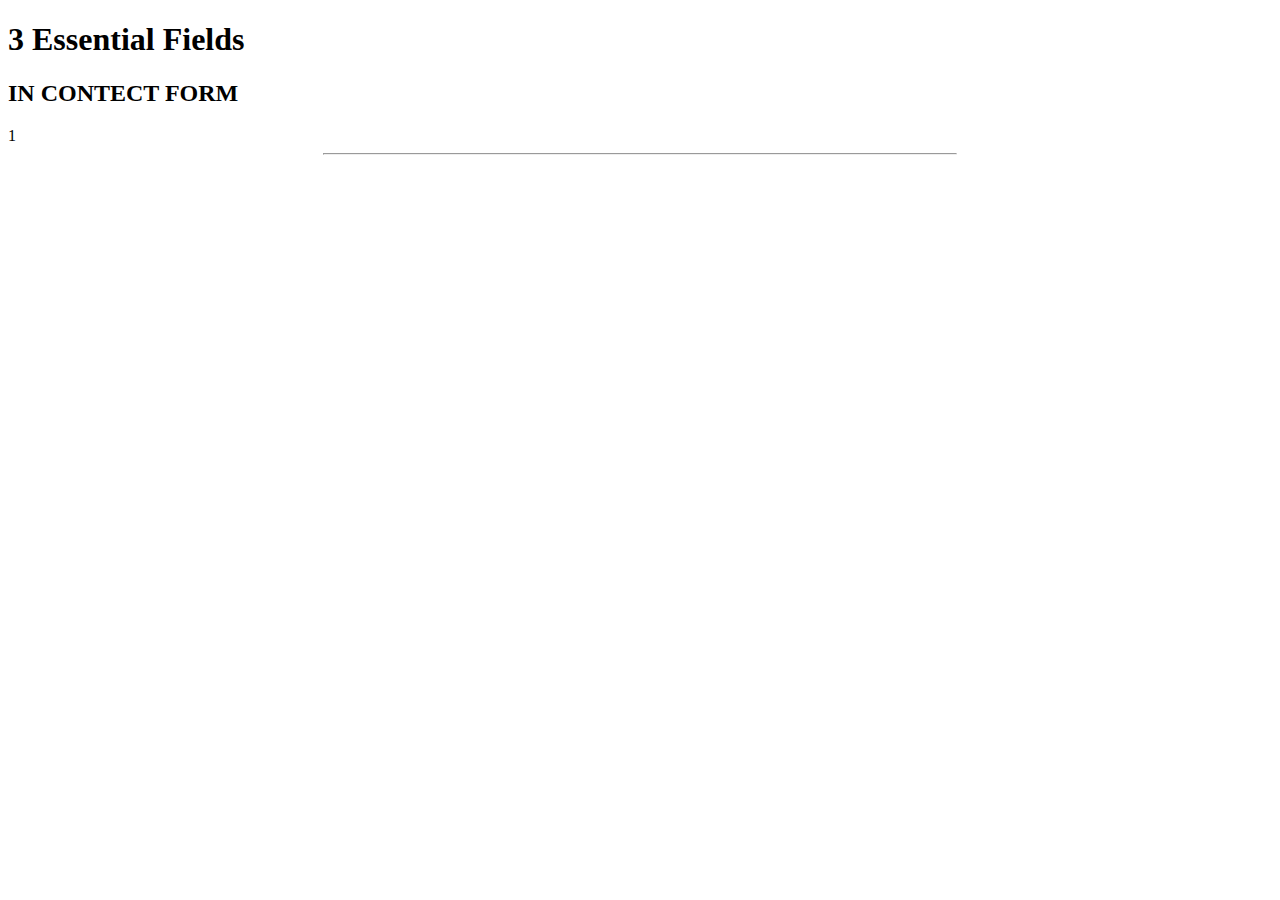
==== index.html @ 1b77fbeb "2nd upload" ====
<!DOCTYPE html>
<html lang="en">
<head>
    <meta charset="UTF-8">
    <meta name="viewport" content="width=device-width, initial-scale=1.0">
    <link rel="stylesheet" href="style.css">
    <title>Contact Us</title>
</head>
<body>
    <div class="mainbox">
        <div class="1stbox">
            <div class="line1"> <h1><span class="number1">3</span> Essential Fields</h1></div>
            <h2> IN CONTECT FORM</h2>
            <div class="2ndline">
                <span>1<hr width="50%" height="6"></span>
            </div>
         </div>

        <div class="2ndbox"></div>
    </div>

</body>
</html>
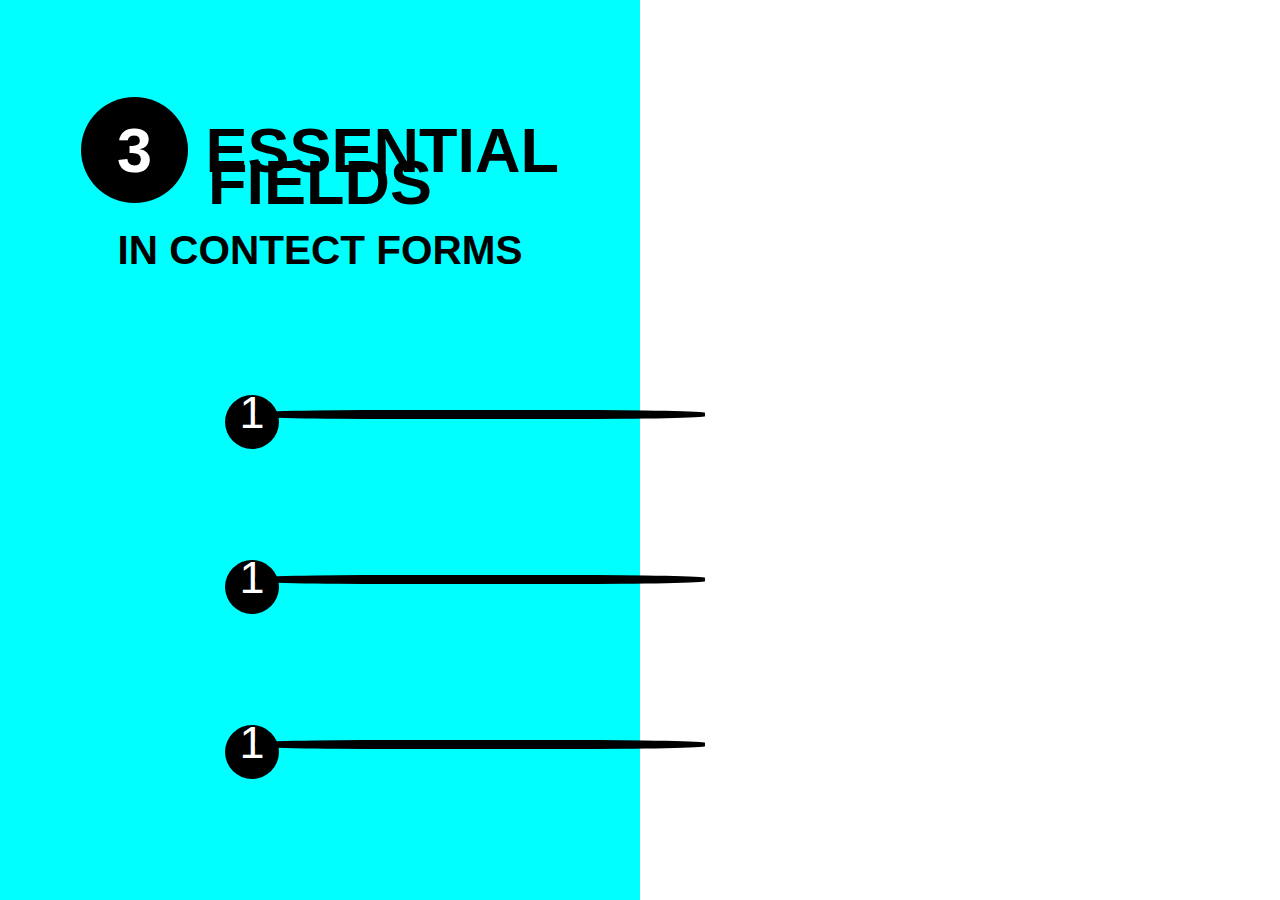
==== commit 292cfb74: "updated" ====
--- a/index.html
+++ b/index.html
@@ -8,15 +8,27 @@
 </head>
 <body>
     <div class="mainbox">
-        <div class="1stbox">
-            <div class="line1"> <h1><span class="number1">3</span> Essential Fields</h1></div>
-            <h2> IN CONTECT FORM</h2>
-            <div class="2ndline">
-                <span>1<hr width="50%" height="6"></span>
+        <div class="fristbox">
+            <div class="line1"> 
+            <h1><span class="number1">3</span> ESSENTIAL FIELDS</h1>
+            <h2> IN CONTECT FORMS</h2>
             </div>
+                <div class="container">
+                    <div class="circle">1</div>
+                    <div class="line"></div>
+                </div>
+                <div class="container">
+                    <div class="circle">1</div>
+                    <div class="line"></div>
+                </div>
+                <div class="container">
+                    <div class="circle">1</div>
+                    <div class="line"></div>
+                </div>
          </div>
 
-        <div class="2ndbox"></div>
+        <div class="secondbox">
+        </div>
     </div>
 
 </body>
--- a/style.css
+++ b/style.css
@@ -0,0 +1,70 @@
+body{
+    margin: 0;
+    padding: 0;
+}
+.mainbox{
+    display: flex;
+    flex-direction: row;
+}
+.fristbox{
+    background-color: aqua;
+    height:100vh;
+    width: 50%;
+}
+.line1{
+    margin-top: 15vh;
+    text-align: center;
+    line-height: 0.5;
+    font-family: Arial, Helvetica, sans-serif;
+}
+.line1 h1{
+    font-size: 7vh;
+}
+.line1 h2{
+    font-size: 4.5vh;
+    /* padding-top: -1vh; */
+}
+.number1{
+    /* height: 4vh; */
+    /* width: 4vh; */
+    text-align: center;
+    border-radius: 50%;
+    padding: 2vh;
+    padding-left: 4vh;
+    padding-right: 4vh;
+    color: white;
+    background-color: black;
+}
+.container{
+    position: relative;
+    width: 100px;
+    height:30px;
+    margin-top: 15vh;
+    margin-left: 25vh;
+
+    /* align-items:center; */
+}
+.circle{
+    /* position:relative; */
+    left:0;
+    top: 0;
+    width: 6vh;
+    height: 6vh;
+    background-color: black;
+    border-radius: 50%;
+    color: white;
+    text-align: center;
+    font-size: 5vh;
+    line-height: 4vh;
+    font-family: Arial, Helvetica, sans-serif;
+    /* z-index: -1; */
+}
+.line{
+    position: absolute;
+    left: 30px;
+    top:15px;
+    width: 50vh;
+    height: 1vh;
+    border-radius: 30%;
+    background-color: black;
+}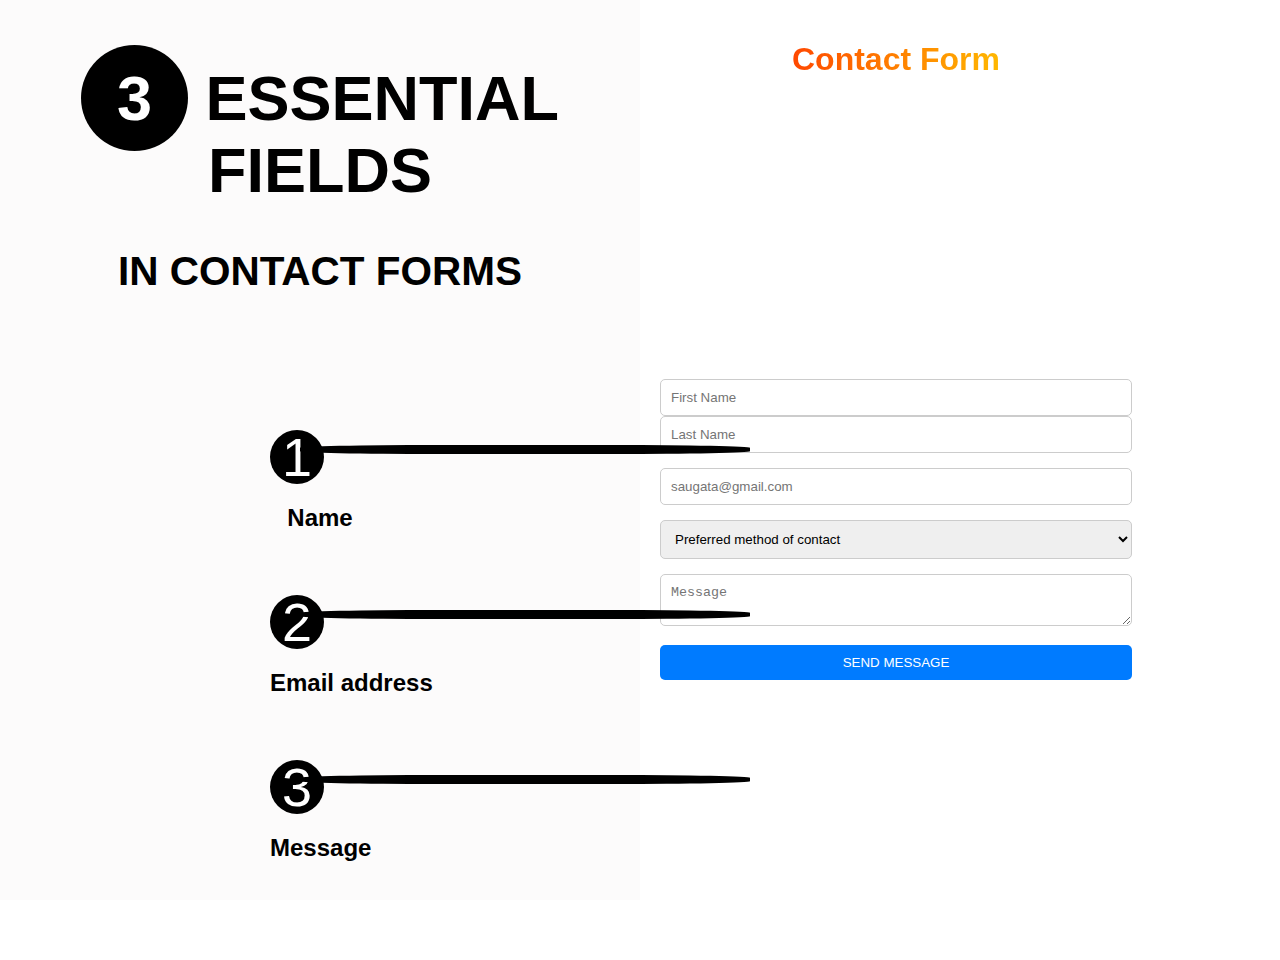
==== commit ea22a694: "created the form page" ====
--- a/index.html
+++ b/index.html
@@ -9,27 +9,54 @@
 <body>
     <div class="mainbox">
         <div class="fristbox">
-            <div class="line1"> 
-            <h1><span class="number1">3</span> ESSENTIAL FIELDS</h1>
-            <h2> IN CONTECT FORMS</h2>
-            </div>
-                <div class="container">
-                    <div class="circle">1</div>
-                    <div class="line"></div>
+            <div class="innerbox">
+                <div class="line1"> 
+                    <h1><span class="number1">3</span> ESSENTIAL FIELDS</h1>
+                    <h2> IN CONTACT FORMS</h2>
                 </div>
                 <div class="container">
                     <div class="circle">1</div>
                     <div class="line"></div>
+                    <h2>Name</h2>
                 </div>
                 <div class="container">
-                    <div class="circle">1</div>
+                    <div class="circle">2</div>
                     <div class="line"></div>
+                    <h2 id="email">Email&nbspaddress</h2>
                 </div>
-         </div>
+                <div class="container">
+                    <div class="circle">3</div>
+                    <div class="line"></div>
+                    <h2>Message</h2>
+                </div>
+            </div>
+        </div>
 
-        <div class="secondbox">
+        <div class="form-container">
+            <h1 class="form-heading gradient-text">Contact Form</h1>
+            <div class="forminfo">
+                <form action="your-action-url" method="post" class="formbox">
+                    <div class="form-group" id="twobox">
+                        <input type="text" id="firstname" name="firstname" placeholder="First Name">
+                        <input type="text" id="lastname" name="lastname" placeholder="Last Name">
+                    </div>
+                    <div class="form-group">
+                        <input type="email" id="email" name="email" placeholder="saugata@gmail.com">
+                    </div>
+                    <div class="form-group">
+                        <select name="method" id="method">
+                            <option value="">Preferred method of contact</option>
+                            <option value="message">Email</option>
+                            <option value="call">call</option>
+                        </select>
+                    </div>
+                    <div class="form-group">
+                        <textarea name="message" id="message" placeholder="Message"></textarea>
+                    </div>
+                    <button class="button">SEND MESSAGE</button>
+                </form>
+            </div>
         </div>
     </div>
-
 </body>
 </html>--- a/style.css
+++ b/style.css
@@ -1,32 +1,29 @@
-body{
+body {
     margin: 0;
     padding: 0;
+    font-family: Arial, sans-serif;
 }
-.mainbox{
+.mainbox {
     display: flex;
-    flex-direction: row;
+    height: 100vh;
 }
-.fristbox{
-    background-color: aqua;
-    height:100vh;
+.fristbox {
+    background-color: rgb(252, 251, 251);
     width: 50%;
+    padding: 20px;
+    box-sizing: border-box;
 }
-.line1{
-    margin-top: 15vh;
+.innerbox {
     text-align: center;
-    line-height: 0.5;
-    font-family: Arial, Helvetica, sans-serif;
+    margin-bottom: 20px;
 }
-.line1 h1{
+.line1 h1 {
     font-size: 7vh;
 }
-.line1 h2{
+.line1 h2 {
     font-size: 4.5vh;
-    /* padding-top: -1vh; */
 }
-.number1{
-    /* height: 4vh; */
-    /* width: 4vh; */
+.number1 {
     text-align: center;
     border-radius: 50%;
     padding: 2vh;
@@ -35,36 +32,87 @@
     color: white;
     background-color: black;
 }
-.container{
+.container {
     position: relative;
     width: 100px;
-    height:30px;
-    margin-top: 15vh;
-    margin-left: 25vh;
-
-    /* align-items:center; */
+    height: 30px;
+    margin: 15vh auto;
 }
-.circle{
-    /* position:relative; */
-    left:0;
-    top: 0;
+.circle {
+    left: 10px;
+    top: 10;
     width: 6vh;
     height: 6vh;
+    letter-spacing: ;
     background-color: black;
-    border-radius: 50%;
+    border-radius: 90%;
     color: white;
     text-align: center;
-    font-size: 5vh;
-    line-height: 4vh;
-    font-family: Arial, Helvetica, sans-serif;
-    /* z-index: -1; */
+    font-size: 6vh;
+    line-height: 6vh;
+    font-family: "poppins", Helvetica, sans-serif;
 }
-.line{
+.line {
     position: absolute;
     left: 30px;
-    top:15px;
+    top: 15px;
     width: 50vh;
     height: 1vh;
     border-radius: 30%;
     background-color: black;
+}
+.form-container {
+    width: 40%;
+    padding: 20px; 
+    box-sizing: border-box;
+    background-color: white;
+    text-align: center;
+   
+}
+    box-shadow: 0 0 10px rgba(0, 0, 0, 0.1);
+.form-heading {
+    text-align: center;
+    margin-bottom: 20px;
+    
+  
+}
+.forminfo {
+    display: flex;
+    justify-content: center;
+    align-items: center;
+    height: 100%;
+}
+.formbox {
+    width: 100%;
+}
+.form-group {
+    margin-bottom: 15px;
+}
+.form-group input,
+.form-group select,
+.form-group textarea {
+    width: 100%;
+    padding: 10px;
+    border: 1px solid #ccc;
+    border-radius: 5px;
+    box-sizing: border-box;
+}
+.button {
+    display: block;
+    width: 100%;
+    padding: 10px;
+    background-color: #007BFF;
+    color: white;
+    border: none;
+    border-radius: 5px;
+    cursor: pointer;
+    text-align: center;
+}
+.button:hover {
+    background-color: #0056b3;
+}
+.gradient-text {
+    background: linear-gradient(to right, red, yellow);
+    -webkit-background-clip: text;
+    -webkit-text-fill-color: transparent;
 }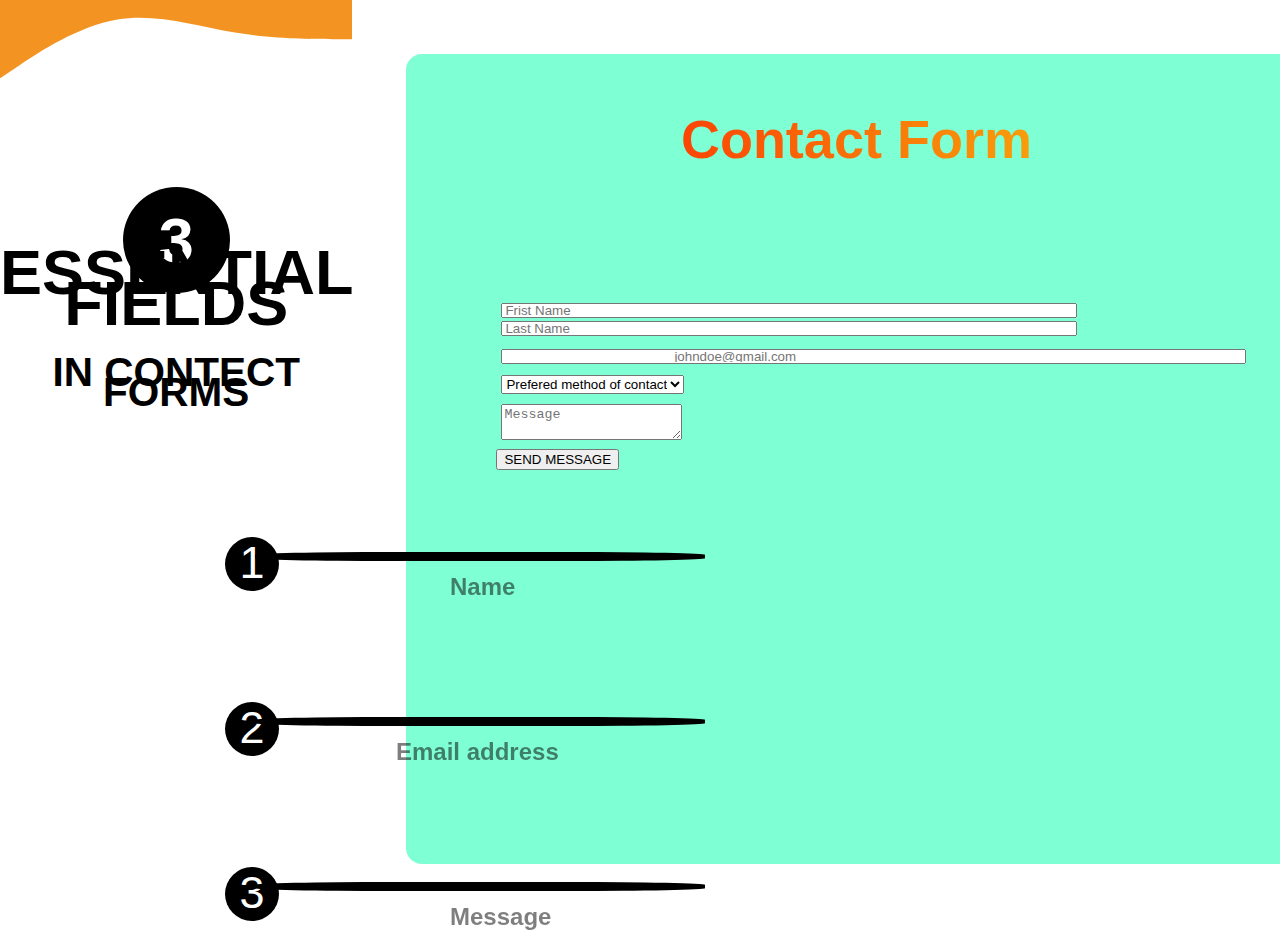
==== commit 56cc7955: "updated" ====
--- a/index.html
+++ b/index.html
@@ -9,11 +9,13 @@
 <body>
     <div class="mainbox">
         <div class="fristbox">
-            <div class="innerbox">
-                <div class="line1"> 
-                    <h1><span class="number1">3</span> ESSENTIAL FIELDS</h1>
-                    <h2> IN CONTACT FORMS</h2>
-                </div>
+            <div class="wave">
+                <svg xmlns="http://www.w3.org/2000/svg" viewBox="0 0 1440 320"><path fill="#f39321" fill-opacity="1" d="M0,320L80,266.7C160,213,320,107,480,80C640,53,800,107,960,133.3C1120,160,1280,160,1360,160L1440,160L1440,0L1360,0C1280,0,1120,0,960,0C800,0,640,0,480,0C320,0,160,0,80,0L0,0Z"></path></svg>
+            </div>
+            <div class="line1"> 
+            <h1><span class="number1">3</span> ESSENTIAL FIELDS</h1>
+            <h2> IN CONTECT FORMS</h2>
+            </div>
                 <div class="container">
                     <div class="circle">1</div>
                     <div class="line"></div>
@@ -28,35 +30,87 @@
                     <div class="circle">3</div>
                     <div class="line"></div>
                     <h2>Message</h2>
+                    
                 </div>
-            </div>
-        </div>
+         </div>
 
-        <div class="form-container">
-            <h1 class="form-heading gradient-text">Contact Form</h1>
-            <div class="forminfo">
-                <form action="your-action-url" method="post" class="formbox">
-                    <div class="form-group" id="twobox">
-                        <input type="text" id="firstname" name="firstname" placeholder="First Name">
-                        <input type="text" id="lastname" name="lastname" placeholder="Last Name">
-                    </div>
-                    <div class="form-group">
-                        <input type="email" id="email" name="email" placeholder="saugata@gmail.com">
-                    </div>
-                    <div class="form-group">
-                        <select name="method" id="method">
-                            <option value="">Preferred method of contact</option>
-                            <option value="message">Email</option>
-                            <option value="call">call</option>
-                        </select>
-                    </div>
-                    <div class="form-group">
-                        <textarea name="message" id="message" placeholder="Message"></textarea>
-                    </div>
-                    <button class="button">SEND MESSAGE</button>
-                </form>
+        <div class="secondbox">
+            <div class="formcontainer">
+                <h1 class="formheading">
+                    Contact Form
+                </h1>
+                <div class="forminfo">
+                    <form action="post" class="formbox">
+                        <div class="form-group" id="twobox">
+                            <input type="text" id="firstname" name="fristname" placeholder="Frist Name">
+                            <input type="text" id="lastname" name="lastname" placeholder="Last Name">
+                        </div>
+                        <div class="form-group">
+                            <input type="email" id="email" name="email" placeholder="johndoe@gmail.com">
+                        </div>
+                        <div class="form-group">
+                            <select name="method" id="method">
+                                <option value="">Prefered method of contact</option>
+                                <option value="message">message</option>
+                                <option value="call">call</option>
+                            </select>
+                        </div>
+                        <div class="form-group">
+                            <textarea name="message" id="message" placeholder="Message"></textarea>
+                        </div>
+                        <button class="button">SEND MESSAGE</button>
+                    </form>
+                </div>
+                <!-- <svg class= "wave2"width="100%" height="50%" id="svg" viewBox="0 0 1440 690" xmlns="http://www.w3.org/2000/svg" class="transition duration-300 ease-in-out delay-150"><style>
+                    .path-0{
+                      animation:pathAnim-0 4s;
+                      animation-timing-function: linear;
+                      animation-iteration-count: infinite;
+                    }
+                    @keyframes pathAnim-0{
+                      0%{
+                        d: path("M 0,700 L 0,175 C 92.82296650717703,196.23444976076553 185.64593301435406,217.46889952153109 291,201 C 396.35406698564594,184.53110047846891 514.2392344497607,130.35885167464113 619,115 C 723.7607655502393,99.64114832535886 815.3971291866028,123.09569377990434 908,159 C 1000.6028708133972,194.90430622009566 1094.1722488038276,243.25837320574163 1183,248 C 1271.8277511961724,252.74162679425837 1355.9138755980862,213.87081339712918 1440,175 L 1440,700 L 0,700 Z");
+                      }
+                      25%{
+                        d: path("M 0,700 L 0,175 C 123.4736842105263,136.85645933014354 246.9473684210526,98.71291866028709 341,103 C 435.0526315789474,107.28708133971291 499.68421052631584,154.0047846889952 597,191 C 694.3157894736842,227.9952153110048 824.3157894736842,255.26794258373207 908,260 C 991.6842105263158,264.73205741626793 1029.0526315789473,246.92344497607655 1110,229 C 1190.9473684210527,211.07655502392345 1315.4736842105262,193.03827751196172 1440,175 L 1440,700 L 0,700 Z");
+                      }
+                      50%{
+                        d: path("M 0,700 L 0,175 C 99.99043062200957,156.32057416267943 199.98086124401914,137.64114832535887 302,134 C 404.01913875598086,130.35885167464113 508.06698564593296,141.755980861244 588,158 C 667.933014354067,174.244019138756 723.7511961722487,195.33492822966508 829,195 C 934.2488038277513,194.66507177033492 1088.9282296650717,172.9043062200957 1199,166 C 1309.0717703349283,159.0956937799043 1374.5358851674641,167.04784688995215 1440,175 L 1440,700 L 0,700 Z");
+                      }
+                      75%{
+                        d: path("M 0,700 L 0,175 C 71.24401913875596,139.1818181818182 142.48803827751192,103.36363636363636 240,87 C 337.5119617224881,70.63636363636364 461.2918660287081,73.72727272727272 568,115 C 674.7081339712919,156.27272727272728 764.3444976076555,235.7272727272727 872,253 C 979.6555023923445,270.2727272727273 1105.3301435406697,225.36363636363635 1203,202 C 1300.6698564593303,178.63636363636365 1370.3349282296651,176.8181818181818 1440,175 L 1440,700 L 0,700 Z");
+                      }
+                      100%{
+                        d: path("M 0,700 L 0,175 C 92.82296650717703,196.23444976076553 185.64593301435406,217.46889952153109 291,201 C 396.35406698564594,184.53110047846891 514.2392344497607,130.35885167464113 619,115 C 723.7607655502393,99.64114832535886 815.3971291866028,123.09569377990434 908,159 C 1000.6028708133972,194.90430622009566 1094.1722488038276,243.25837320574163 1183,248 C 1271.8277511961724,252.74162679425837 1355.9138755980862,213.87081339712918 1440,175 L 1440,700 L 0,700 Z");
+                      }
+                    }</style><defs><linearGradient id="gradient" x1="0%" y1="50%" x2="100%" y2="50%"><stop offset="5%" stop-color="#F78DA7"></stop><stop offset="95%" stop-color="#8ED1FC"></stop></linearGradient></defs><path d="M 0,700 L 0,175 C 92.82296650717703,196.23444976076553 185.64593301435406,217.46889952153109 291,201 C 396.35406698564594,184.53110047846891 514.2392344497607,130.35885167464113 619,115 C 723.7607655502393,99.64114832535886 815.3971291866028,123.09569377990434 908,159 C 1000.6028708133972,194.90430622009566 1094.1722488038276,243.25837320574163 1183,248 C 1271.8277511961724,252.74162679425837 1355.9138755980862,213.87081339712918 1440,175 L 1440,700 L 0,700 Z" stroke="none" stroke-width="0" fill="url(#gradient)" fill-opacity="0.53" class="transition-all duration-300 ease-in-out delay-150 path-0"></path><style>
+                    .path-1{
+                      animation:pathAnim-1 4s;
+                      animation-timing-function: linear;
+                      animation-iteration-count: infinite;
+                    }
+                    @keyframes pathAnim-1{
+                      0%{
+                        d: path("M 0,700 L 0,408 C 70.65071770334927,421.4736842105263 141.30143540669854,434.9473684210526 246,449 C 350.69856459330146,463.0526315789474 489.444976076555,477.6842105263158 588,459 C 686.555023923445,440.3157894736842 744.9186602870813,388.3157894736842 826,385 C 907.0813397129187,381.6842105263158 1010.8803827751196,427.05263157894734 1117,439 C 1223.1196172248804,450.94736842105266 1331.55980861244,429.47368421052636 1440,408 L 1440,700 L 0,700 Z");
+                      }
+                      25%{
+                        d: path("M 0,700 L 0,408 C 109.98086124401911,380.88995215311 219.96172248803822,353.7799043062201 309,347 C 398.0382775119618,340.2200956937799 466.13397129186603,353.7703349282297 544,367 C 621.866028708134,380.2296650717703 709.5023923444977,393.1387559808612 813,406 C 916.4976076555023,418.8612440191388 1035.8564593301435,431.67464114832535 1143,432 C 1250.1435406698565,432.32535885167465 1345.0717703349283,420.1626794258373 1440,408 L 1440,700 L 0,700 Z");
+                      }
+                      50%{
+                        d: path("M 0,700 L 0,408 C 102.2870813397129,383.0143540669856 204.5741626794258,358.02870813397124 315,371 C 425.4258373205742,383.97129186602876 543.9904306220095,434.8995215311005 624,440 C 704.0095693779905,445.1004784688995 745.4641148325359,404.37320574162675 829,398 C 912.5358851674641,391.62679425837325 1038.153110047847,419.60765550239233 1147,427 C 1255.846889952153,434.39234449760767 1347.9234449760766,421.1961722488038 1440,408 L 1440,700 L 0,700 Z");
+                      }
+                      75%{
+                        d: path("M 0,700 L 0,408 C 91.98086124401917,358.4593301435407 183.96172248803833,308.91866028708137 276,335 C 368.03827751196167,361.08133971291863 460.1339712918659,462.7846889952153 550,456 C 639.8660287081341,449.2153110047847 727.5023923444977,333.9425837320574 838,325 C 948.4976076555023,316.0574162679426 1081.8564593301435,413.444976076555 1186,445 C 1290.1435406698565,476.555023923445 1365.0717703349283,442.2775119617225 1440,408 L 1440,700 L 0,700 Z");
+                      }
+                      100%{
+                        d: path("M 0,700 L 0,408 C 70.65071770334927,421.4736842105263 141.30143540669854,434.9473684210526 246,449 C 350.69856459330146,463.0526315789474 489.444976076555,477.6842105263158 588,459 C 686.555023923445,440.3157894736842 744.9186602870813,388.3157894736842 826,385 C 907.0813397129187,381.6842105263158 1010.8803827751196,427.05263157894734 1117,439 C 1223.1196172248804,450.94736842105266 1331.55980861244,429.47368421052636 1440,408 L 1440,700 L 0,700 Z");
+                      }
+                    }</style><defs><linearGradient id="gradient" x1="0%" y1="50%" x2="100%" y2="50%"><stop offset="5%" stop-color="#F78DA7"></stop><stop offset="95%" stop-color="#8ED1FC"></stop></linearGradient></defs><path d="M 0,700 L 0,408 C 70.65071770334927,421.4736842105263 141.30143540669854,434.9473684210526 246,449 C 350.69856459330146,463.0526315789474 489.444976076555,477.6842105263158 588,459 C 686.555023923445,440.3157894736842 744.9186602870813,388.3157894736842 826,385 C 907.0813397129187,381.6842105263158 1010.8803827751196,427.05263157894734 1117,439 C 1223.1196172248804,450.94736842105266 1331.55980861244,429.47368421052636 1440,408 L 1440,700 L 0,700 Z" stroke="none" stroke-width="0" fill="url(#gradient)" fill-opacity="1" class="transition-all duration-300 ease-in-out delay-150 path-1"></path></svg>
+             -->
+
             </div>
         </div>
     </div>
+
 </body>
 </html>--- a/style.css
+++ b/style.css
@@ -1,29 +1,32 @@
-body {
+body{
     margin: 0;
     padding: 0;
-    font-family: Arial, sans-serif;
 }
-.mainbox {
+.mainbox{
     display: flex;
-    height: 100vh;
+    flex-direction: row;
 }
-.fristbox {
-    background-color: rgb(252, 251, 251);
+.fristbox{
+    /* background-color: aqua; */
+    height:100vh;
     width: 50%;
-    padding: 20px;
-    box-sizing: border-box;
 }
-.innerbox {
+.line1{
+    margin-top: 15vh;
     text-align: center;
-    margin-bottom: 20px;
+    line-height: 0.5;
+    font-family: Arial, Helvetica, sans-serif;
 }
-.line1 h1 {
+.line1 h1{
     font-size: 7vh;
 }
-.line1 h2 {
+.line1 h2{
     font-size: 4.5vh;
+    /* padding-top: -1vh; */
 }
-.number1 {
+.number1{
+    /* height: 4vh; */
+    /* width: 4vh; */
     text-align: center;
     border-radius: 50%;
     padding: 2vh;
@@ -32,87 +35,98 @@
     color: white;
     background-color: black;
 }
-.container {
+.container{
     position: relative;
     width: 100px;
-    height: 30px;
-    margin: 15vh auto;
+    height:30px;
+    margin-top: 15vh;
+    margin-left: 25vh;
+
+    /* align-items:center; */
 }
-.circle {
-    left: 10px;
-    top: 10;
+.circle{
+    position:absolute;
+    left:0;
+    top: 0;
     width: 6vh;
     height: 6vh;
-    letter-spacing: ;
     background-color: black;
-    border-radius: 90%;
+    border-radius: 50%;
     color: white;
     text-align: center;
-    font-size: 6vh;
-    line-height: 6vh;
-    font-family: "poppins", Helvetica, sans-serif;
+    font-size: 5vh;
+    /* line-height: 4vh; */
+    font-family: Arial, Helvetica, sans-serif;
+    /* z-index: -1; */
 }
-.line {
+.line{
     position: absolute;
     left: 30px;
-    top: 15px;
+    top:15px;
     width: 50vh;
     height: 1vh;
     border-radius: 30%;
     background-color: black;
 }
-.form-container {
-    width: 40%;
-    padding: 20px; 
-    box-sizing: border-box;
-    background-color: white;
+.words{
+    align-items: center;
+    padding-left: 5vh;
+}
+.container h2{
+    text-align: ;
+    /* align-items: left; */
+    padding-left: 25vh;
+    padding-top: 4vh;
+    opacity: 0.5;
+    font-family: Arial, Helvetica, sans-serif;
+}
+.wave{
+    height: 10vh;
+}
+#email{
+    padding-left:19vh ;
+}
+.secondbox{
+    align-items: center;
+    height:90vh;
+}
+.formcontainer h1{
     text-align: center;
-   
+    background-image: linear-gradient(90deg,red,rgb(245, 226, 14));
+    background-clip: text;
+    color: transparent;
+    font-family: Arial, Helvetica, sans-serif ;
+    font-size: 6vh;
+    padding-top: 6vh;
+
 }
-    box-shadow: 0 0 10px rgba(0, 0, 0, 0.1);
-.form-heading {
-    text-align: center;
-    margin-bottom: 20px;
-    
-  
+.formcontainer{
+    background-color: aquamarine;
+    height:90vh;
+    width:100vh;
+    margin: 6vh;
+    border-radius: 1rem;
+    /* margin: 10vh; */
+    /* padding: 10vh; */
 }
-.forminfo {
-    display: flex;
-    justify-content: center;
+.forminfo{
+    /* background-color: aqua; */
+    height: 60%;
     align-items: center;
-    height: 100%;
+    padding: 10vh;
+    /* margin-top: 6vh; */
 }
-.formbox {
-    width: 100%;
+.wave2{
+    display: block;
+  position: relative;
+  /* padding-bottom: 50vh; */
 }
-.form-group {
-    margin-bottom: 15px;
+.form-group{
+    /* line-height: 1rem;
+     */
+    padding: 5px;
 }
-.form-group input,
-.form-group select,
-.form-group textarea {
-    width: 100%;
-    padding: 10px;
-    border: 1px solid #ccc;
-    border-radius: 5px;
-    box-sizing: border-box;
-}
-.button {
-    display: block;
-    width: 100%;
-    padding: 10px;
-    background-color: #007BFF;
-    color: white;
-    border: none;
-    border-radius: 5px;
-    cursor: pointer;
-    text-align: center;
-}
-.button:hover {
-    background-color: #0056b3;
-}
-.gradient-text {
-    background: linear-gradient(to right, red, yellow);
-    -webkit-background-clip: text;
-    -webkit-text-fill-color: transparent;
+.form-group input{
+    height: 1vh;
+    width: 80%;
 }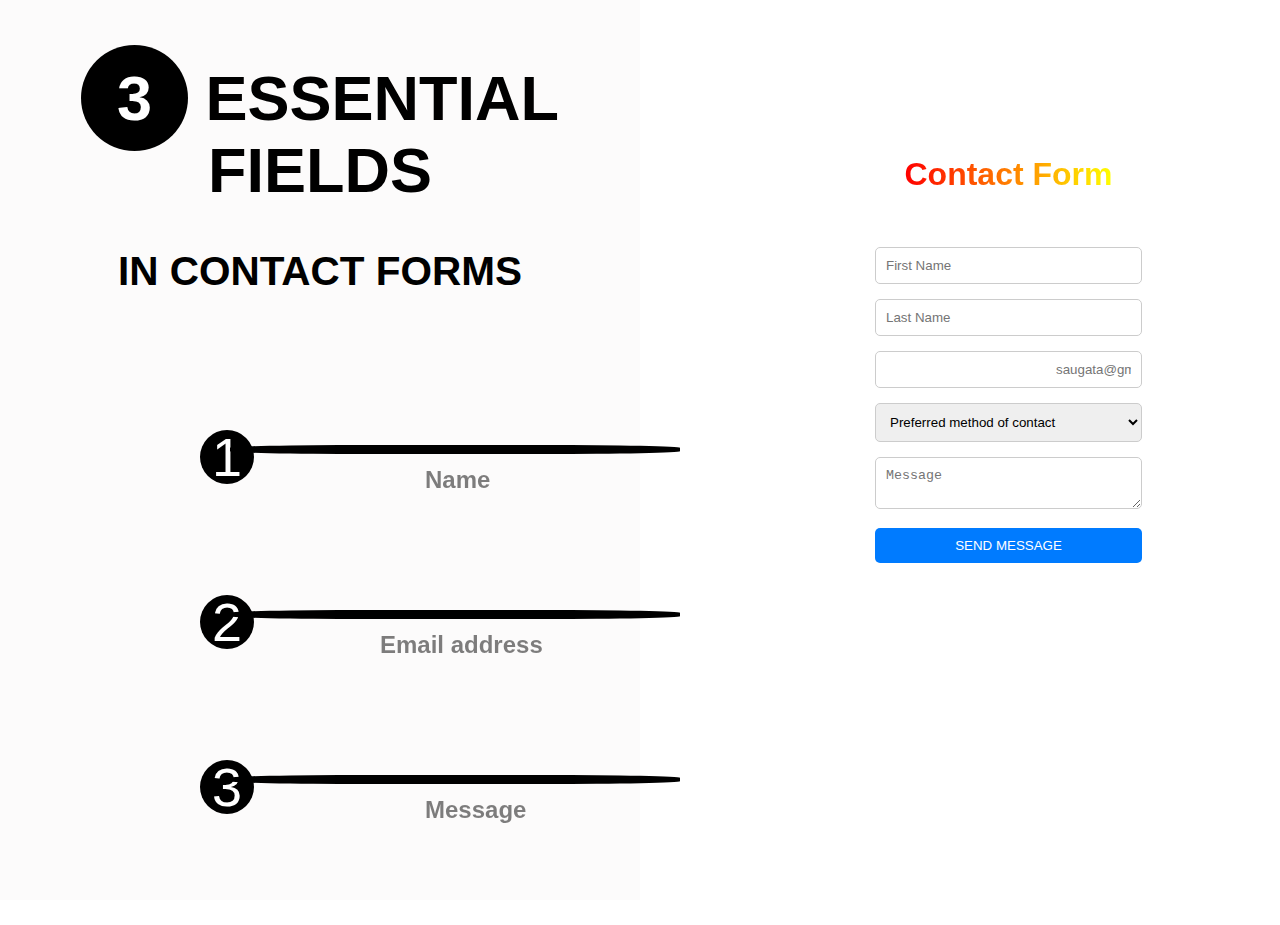
==== commit f5763391: "form update" ====
--- a/index.html
+++ b/index.html
@@ -9,13 +9,12 @@
 <body>
     <div class="mainbox">
         <div class="fristbox">
-            <div class="wave">
-                <svg xmlns="http://www.w3.org/2000/svg" viewBox="0 0 1440 320"><path fill="#f39321" fill-opacity="1" d="M0,320L80,266.7C160,213,320,107,480,80C640,53,800,107,960,133.3C1120,160,1280,160,1360,160L1440,160L1440,0L1360,0C1280,0,1120,0,960,0C800,0,640,0,480,0C320,0,160,0,80,0L0,0Z"></path></svg>
-            </div>
-            <div class="line1"> 
-            <h1><span class="number1">3</span> ESSENTIAL FIELDS</h1>
-            <h2> IN CONTECT FORMS</h2>
-            </div>
+            <div class="innerbox">
+                <div class="line1"> 
+                    <h1><span class="number1">3</span> ESSENTIAL FIELDS</h1>
+                    <h2> IN CONTACT FORMS</h2>
+                </div>
+
                 <div class="container">
                     <div class="circle">1</div>
                     <div class="line"></div>
@@ -30,87 +29,41 @@
                     <div class="circle">3</div>
                     <div class="line"></div>
                     <h2>Message</h2>
-                    
                 </div>
-         </div>
+            </div>
+        </div>
 
-        <div class="secondbox">
-            <div class="formcontainer">
-                <h1 class="formheading">
-                    Contact Form
-                </h1>
-                <div class="forminfo">
-                    <form action="post" class="formbox">
-                        <div class="form-group" id="twobox">
-                            <input type="text" id="firstname" name="fristname" placeholder="Frist Name">
-                            <input type="text" id="lastname" name="lastname" placeholder="Last Name">
-                        </div>
-                        <div class="form-group">
-                            <input type="email" id="email" name="email" placeholder="johndoe@gmail.com">
-                        </div>
-                        <div class="form-group">
-                            <select name="method" id="method">
-                                <option value="">Prefered method of contact</option>
-                                <option value="message">message</option>
-                                <option value="call">call</option>
-                            </select>
-                        </div>
-                        <div class="form-group">
-                            <textarea name="message" id="message" placeholder="Message"></textarea>
-                        </div>
-                        <button class="button">SEND MESSAGE</button>
-                    </form>
-                </div>
-                <!-- <svg class= "wave2"width="100%" height="50%" id="svg" viewBox="0 0 1440 690" xmlns="http://www.w3.org/2000/svg" class="transition duration-300 ease-in-out delay-150"><style>
-                    .path-0{
-                      animation:pathAnim-0 4s;
-                      animation-timing-function: linear;
-                      animation-iteration-count: infinite;
-                    }
-                    @keyframes pathAnim-0{
-                      0%{
-                        d: path("M 0,700 L 0,175 C 92.82296650717703,196.23444976076553 185.64593301435406,217.46889952153109 291,201 C 396.35406698564594,184.53110047846891 514.2392344497607,130.35885167464113 619,115 C 723.7607655502393,99.64114832535886 815.3971291866028,123.09569377990434 908,159 C 1000.6028708133972,194.90430622009566 1094.1722488038276,243.25837320574163 1183,248 C 1271.8277511961724,252.74162679425837 1355.9138755980862,213.87081339712918 1440,175 L 1440,700 L 0,700 Z");
-                      }
-                      25%{
-                        d: path("M 0,700 L 0,175 C 123.4736842105263,136.85645933014354 246.9473684210526,98.71291866028709 341,103 C 435.0526315789474,107.28708133971291 499.68421052631584,154.0047846889952 597,191 C 694.3157894736842,227.9952153110048 824.3157894736842,255.26794258373207 908,260 C 991.6842105263158,264.73205741626793 1029.0526315789473,246.92344497607655 1110,229 C 1190.9473684210527,211.07655502392345 1315.4736842105262,193.03827751196172 1440,175 L 1440,700 L 0,700 Z");
-                      }
-                      50%{
-                        d: path("M 0,700 L 0,175 C 99.99043062200957,156.32057416267943 199.98086124401914,137.64114832535887 302,134 C 404.01913875598086,130.35885167464113 508.06698564593296,141.755980861244 588,158 C 667.933014354067,174.244019138756 723.7511961722487,195.33492822966508 829,195 C 934.2488038277513,194.66507177033492 1088.9282296650717,172.9043062200957 1199,166 C 1309.0717703349283,159.0956937799043 1374.5358851674641,167.04784688995215 1440,175 L 1440,700 L 0,700 Z");
-                      }
-                      75%{
-                        d: path("M 0,700 L 0,175 C 71.24401913875596,139.1818181818182 142.48803827751192,103.36363636363636 240,87 C 337.5119617224881,70.63636363636364 461.2918660287081,73.72727272727272 568,115 C 674.7081339712919,156.27272727272728 764.3444976076555,235.7272727272727 872,253 C 979.6555023923445,270.2727272727273 1105.3301435406697,225.36363636363635 1203,202 C 1300.6698564593303,178.63636363636365 1370.3349282296651,176.8181818181818 1440,175 L 1440,700 L 0,700 Z");
-                      }
-                      100%{
-                        d: path("M 0,700 L 0,175 C 92.82296650717703,196.23444976076553 185.64593301435406,217.46889952153109 291,201 C 396.35406698564594,184.53110047846891 514.2392344497607,130.35885167464113 619,115 C 723.7607655502393,99.64114832535886 815.3971291866028,123.09569377990434 908,159 C 1000.6028708133972,194.90430622009566 1094.1722488038276,243.25837320574163 1183,248 C 1271.8277511961724,252.74162679425837 1355.9138755980862,213.87081339712918 1440,175 L 1440,700 L 0,700 Z");
-                      }
-                    }</style><defs><linearGradient id="gradient" x1="0%" y1="50%" x2="100%" y2="50%"><stop offset="5%" stop-color="#F78DA7"></stop><stop offset="95%" stop-color="#8ED1FC"></stop></linearGradient></defs><path d="M 0,700 L 0,175 C 92.82296650717703,196.23444976076553 185.64593301435406,217.46889952153109 291,201 C 396.35406698564594,184.53110047846891 514.2392344497607,130.35885167464113 619,115 C 723.7607655502393,99.64114832535886 815.3971291866028,123.09569377990434 908,159 C 1000.6028708133972,194.90430622009566 1094.1722488038276,243.25837320574163 1183,248 C 1271.8277511961724,252.74162679425837 1355.9138755980862,213.87081339712918 1440,175 L 1440,700 L 0,700 Z" stroke="none" stroke-width="0" fill="url(#gradient)" fill-opacity="0.53" class="transition-all duration-300 ease-in-out delay-150 path-0"></path><style>
-                    .path-1{
-                      animation:pathAnim-1 4s;
-                      animation-timing-function: linear;
-                      animation-iteration-count: infinite;
-                    }
-                    @keyframes pathAnim-1{
-                      0%{
-                        d: path("M 0,700 L 0,408 C 70.65071770334927,421.4736842105263 141.30143540669854,434.9473684210526 246,449 C 350.69856459330146,463.0526315789474 489.444976076555,477.6842105263158 588,459 C 686.555023923445,440.3157894736842 744.9186602870813,388.3157894736842 826,385 C 907.0813397129187,381.6842105263158 1010.8803827751196,427.05263157894734 1117,439 C 1223.1196172248804,450.94736842105266 1331.55980861244,429.47368421052636 1440,408 L 1440,700 L 0,700 Z");
-                      }
-                      25%{
-                        d: path("M 0,700 L 0,408 C 109.98086124401911,380.88995215311 219.96172248803822,353.7799043062201 309,347 C 398.0382775119618,340.2200956937799 466.13397129186603,353.7703349282297 544,367 C 621.866028708134,380.2296650717703 709.5023923444977,393.1387559808612 813,406 C 916.4976076555023,418.8612440191388 1035.8564593301435,431.67464114832535 1143,432 C 1250.1435406698565,432.32535885167465 1345.0717703349283,420.1626794258373 1440,408 L 1440,700 L 0,700 Z");
-                      }
-                      50%{
-                        d: path("M 0,700 L 0,408 C 102.2870813397129,383.0143540669856 204.5741626794258,358.02870813397124 315,371 C 425.4258373205742,383.97129186602876 543.9904306220095,434.8995215311005 624,440 C 704.0095693779905,445.1004784688995 745.4641148325359,404.37320574162675 829,398 C 912.5358851674641,391.62679425837325 1038.153110047847,419.60765550239233 1147,427 C 1255.846889952153,434.39234449760767 1347.9234449760766,421.1961722488038 1440,408 L 1440,700 L 0,700 Z");
-                      }
-                      75%{
-                        d: path("M 0,700 L 0,408 C 91.98086124401917,358.4593301435407 183.96172248803833,308.91866028708137 276,335 C 368.03827751196167,361.08133971291863 460.1339712918659,462.7846889952153 550,456 C 639.8660287081341,449.2153110047847 727.5023923444977,333.9425837320574 838,325 C 948.4976076555023,316.0574162679426 1081.8564593301435,413.444976076555 1186,445 C 1290.1435406698565,476.555023923445 1365.0717703349283,442.2775119617225 1440,408 L 1440,700 L 0,700 Z");
-                      }
-                      100%{
-                        d: path("M 0,700 L 0,408 C 70.65071770334927,421.4736842105263 141.30143540669854,434.9473684210526 246,449 C 350.69856459330146,463.0526315789474 489.444976076555,477.6842105263158 588,459 C 686.555023923445,440.3157894736842 744.9186602870813,388.3157894736842 826,385 C 907.0813397129187,381.6842105263158 1010.8803827751196,427.05263157894734 1117,439 C 1223.1196172248804,450.94736842105266 1331.55980861244,429.47368421052636 1440,408 L 1440,700 L 0,700 Z");
-                      }
-                    }</style><defs><linearGradient id="gradient" x1="0%" y1="50%" x2="100%" y2="50%"><stop offset="5%" stop-color="#F78DA7"></stop><stop offset="95%" stop-color="#8ED1FC"></stop></linearGradient></defs><path d="M 0,700 L 0,408 C 70.65071770334927,421.4736842105263 141.30143540669854,434.9473684210526 246,449 C 350.69856459330146,463.0526315789474 489.444976076555,477.6842105263158 588,459 C 686.555023923445,440.3157894736842 744.9186602870813,388.3157894736842 826,385 C 907.0813397129187,381.6842105263158 1010.8803827751196,427.05263157894734 1117,439 C 1223.1196172248804,450.94736842105266 1331.55980861244,429.47368421052636 1440,408 L 1440,700 L 0,700 Z" stroke="none" stroke-width="0" fill="url(#gradient)" fill-opacity="1" class="transition-all duration-300 ease-in-out delay-150 path-1"></path></svg>
-             -->
-
+        <div class="form-container">
+            
+            
+            <div class="forminfo">
+                <h1 class="form-heading gradient-text">Contact Form</h1>
+                <form action="your-action-url" method="post" class="formbox">
+                    <div class="form-group" id="twobox">
+                        <input type="text" id="firstname" name="firstname" placeholder="First Name">
+                       
+                    </div>
+                    <div class="form-group" id="twobox">
+                        
+                        <input type="text" id="lastname" name="lastname" placeholder="Last Name">
+                    </div>
+                    <div class="form-group">
+                        <input type="email" id="email" name="email" placeholder="saugata@gmail.com">
+                    </div>
+                    <div class="form-group">
+                        <select name="method" id="method">
+                            <option value="">Preferred method of contact</option>
+                            <option value="message">Email</option>
+                            <option value="call">call</option>
+                        </select>
+                    </div>
+                    <div class="form-group">
+                        <textarea name="message" id="message" placeholder="Message"></textarea>
+                    </div>
+                    <button class="button">SEND MESSAGE</button>
+                </form>
             </div>
         </div>
     </div>
-
 </body>
 </html>--- a/style.css
+++ b/style.css
@@ -1,32 +1,29 @@
-body{
+body {
     margin: 0;
     padding: 0;
+    font-family: Arial, sans-serif;
 }
-.mainbox{
+.mainbox {
     display: flex;
-    flex-direction: row;
+    height: 100vh;
 }
-.fristbox{
-    /* background-color: aqua; */
-    height:100vh;
+.fristbox {
+    background-color: rgb(252, 251, 251);
     width: 50%;
+    padding: 20px;
+    box-sizing: border-box;
 }
-.line1{
-    margin-top: 15vh;
+.innerbox {
     text-align: center;
-    line-height: 0.5;
-    font-family: Arial, Helvetica, sans-serif;
+    margin-bottom: 20px;
 }
-.line1 h1{
+.line1 h1 {
     font-size: 7vh;
 }
-.line1 h2{
+.line1 h2 {
     font-size: 4.5vh;
-    /* padding-top: -1vh; */
 }
-.number1{
-    /* height: 4vh; */
-    /* width: 4vh; */
+.number1 {
     text-align: center;
     border-radius: 50%;
     padding: 2vh;
@@ -35,98 +32,109 @@
     color: white;
     background-color: black;
 }
-.container{
+.container {
     position: relative;
     width: 100px;
-    height:30px;
+    height: 30px;
+    margin-left: 20vh;
     margin-top: 15vh;
-    margin-left: 25vh;
 
-    /* align-items:center; */
 }
-.circle{
-    position:absolute;
-    left:0;
+
+.container h2{
+    text-align: center;
+    padding-left: 25vh;
+    padding-top: 4vh;
+    opacity: 50%;
+
+}
+#email{
+    padding-left: 20vh;
+}
+.circle {
+    position: absolute;
+    left: 0px;
     top: 0;
     width: 6vh;
     height: 6vh;
+    letter-spacing: ;
     background-color: black;
-    border-radius: 50%;
+    border-radius: 90%;
     color: white;
     text-align: center;
-    font-size: 5vh;
-    /* line-height: 4vh; */
-    font-family: Arial, Helvetica, sans-serif;
-    /* z-index: -1; */
+    font-size: 6vh;
+    line-height: 6vh;
+    font-family: "poppins", Helvetica, sans-serif;
 }
-.line{
+.line {
     position: absolute;
     left: 30px;
-    top:15px;
+    top: 15px;
     width: 50vh;
     height: 1vh;
     border-radius: 30%;
     background-color: black;
 }
-.words{
+.form-container {
+    width: 40%;
+    padding: 20px; 
+    box-sizing: border-box;
+    background-color: white;
+    text-align: center;
+   padding-left: 25vh;
+   padding-top: 10vh;
+}
+    box-shadow: 0 0 10px rgba(0, 0, 0, 0.1);
+.form-heading {
+    text-align: center;
+    margin-bottom: 20px;
+    
+  
+}
+.forminfo {
+    display: flex;
+    flex-direction: column;
+    /* justify-content: center; */
     align-items: center;
-    padding-left: 5vh;
+    height: 100%;
+    width: 100%;
+    margin: 10px;
+    margin-top: 5vh;
+    border-radius: 1rem;
+    gap: 2rem;
+    max-width: 350px;
 }
-.container h2{
-    text-align: ;
-    /* align-items: left; */
-    padding-left: 25vh;
-    padding-top: 4vh;
-    opacity: 0.5;
-    font-family: Arial, Helvetica, sans-serif;
+.formbox {
+    width: 100%;
 }
-.wave{
-    height: 10vh;
+.form-group {
+    margin-bottom: 15px;
 }
-#email{
-    padding-left:19vh ;
+.form-group input,
+.form-group select,
+.form-group textarea {
+    width: 100%;
+    padding: 10px;
+    border: 1px solid #ccc;
+    border-radius: 5px;
+    box-sizing: border-box;
 }
-.secondbox{
-    align-items: center;
-    height:90vh;
+.button {
+    display: block;
+    width: 100%;
+    padding: 10px;
+    background-color: #007BFF;
+    color: white;
+    border: none;
+    border-radius: 5px;
+    cursor: pointer;
+    text-align: center;
 }
-.formcontainer h1{
-    text-align: center;
-    background-image: linear-gradient(90deg,red,rgb(245, 226, 14));
-    background-clip: text;
-    color: transparent;
-    font-family: Arial, Helvetica, sans-serif ;
-    font-size: 6vh;
-    padding-top: 6vh;
-
+.button:hover {
+    background-color: #0056b3;
 }
-.formcontainer{
-    background-color: aquamarine;
-    height:90vh;
-    width:100vh;
-    margin: 6vh;
-    border-radius: 1rem;
-    /* margin: 10vh; */
-    /* padding: 10vh; */
-}
-.forminfo{
-    /* background-color: aqua; */
-    height: 60%;
-    align-items: center;
-    padding: 10vh;
-    /* margin-top: 6vh; */
-}
-.wave2{
-    display: block;
-  position: relative;
-  /* padding-bottom: 50vh; */
-}
-.form-group{
-    /* line-height: 1rem;
-     */
-    padding: 5px;
-}
-.form-group input{
-    height: 1vh;
-    width: 80%;
+.gradient-text {
+    background: linear-gradient(to right, red, yellow);
+    -webkit-background-clip: text;
+    -webkit-text-fill-color: transparent;
 }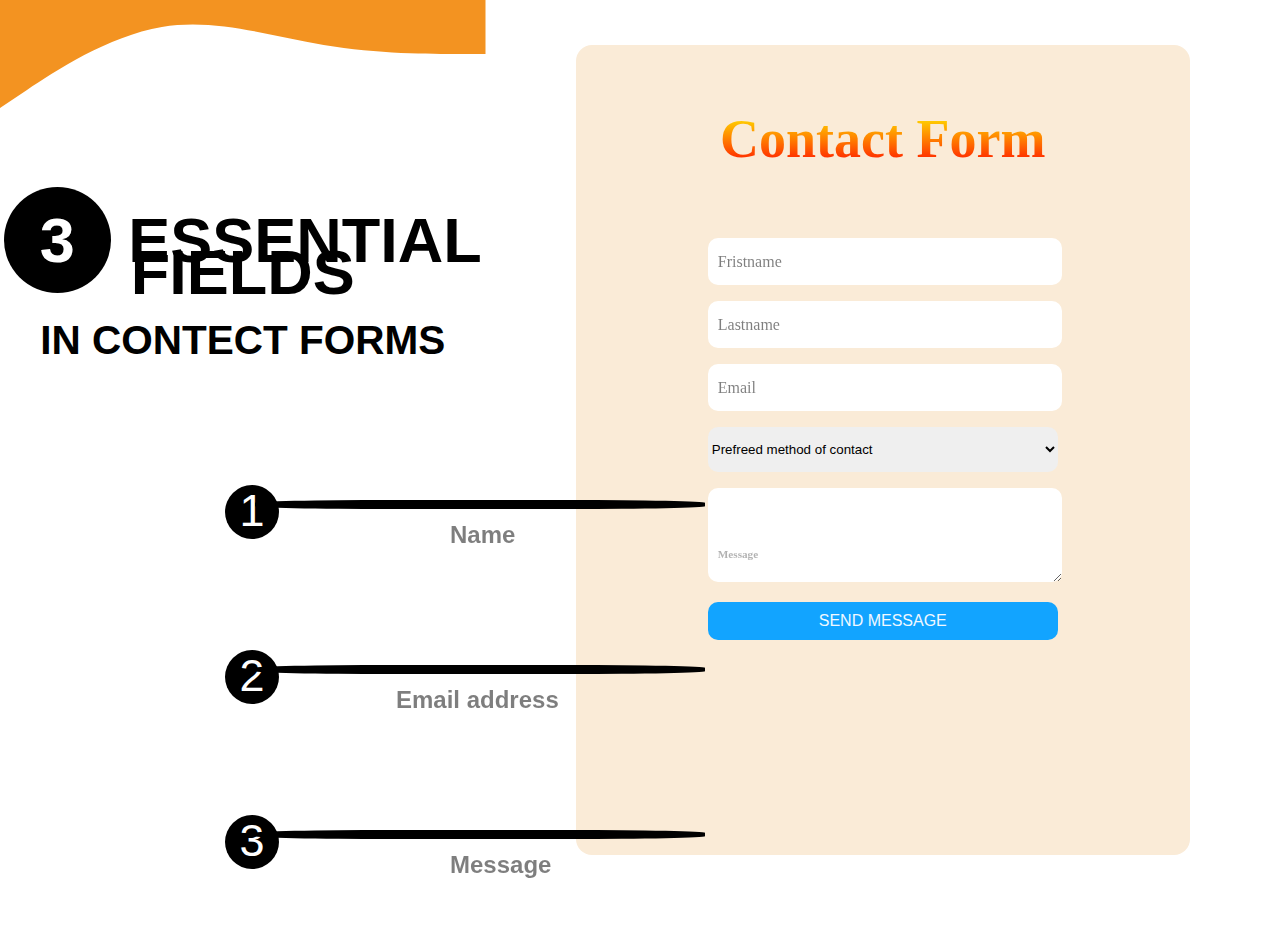
==== commit 21212a6a: "updated" ====
--- a/index.html
+++ b/index.html
@@ -9,12 +9,13 @@
 <body>
     <div class="mainbox">
         <div class="fristbox">
-            <div class="innerbox">
-                <div class="line1"> 
-                    <h1><span class="number1">3</span> ESSENTIAL FIELDS</h1>
-                    <h2> IN CONTACT FORMS</h2>
-                </div>
-
+            <div class="wave">
+                <svg xmlns="http://www.w3.org/2000/svg" viewBox="0 0 1440 320"><path fill="#f39321" fill-opacity="1" d="M0,320L80,266.7C160,213,320,107,480,80C640,53,800,107,960,133.3C1120,160,1280,160,1360,160L1440,160L1440,0L1360,0C1280,0,1120,0,960,0C800,0,640,0,480,0C320,0,160,0,80,0L0,0Z"></path></svg>
+            </div>
+            <div class="line1"> 
+            <h1><span class="number1">3</span> ESSENTIAL FIELDS</h1>
+            <h2> IN CONTECT FORMS</h2>
+            </div>
                 <div class="container">
                     <div class="circle">1</div>
                     <div class="line"></div>
@@ -29,41 +30,92 @@
                     <div class="circle">3</div>
                     <div class="line"></div>
                     <h2>Message</h2>
+                    
                 </div>
-            </div>
-        </div>
+         </div>
 
-        <div class="form-container">
+        <div class="secondbox">
+            <form action="" class="form">
+              <h1 class="title">Contact Form</h1>
+              <div class="form-group">
+                <label for="">
+                  <input type="text" required>
+                  <span>Fristname</span>
+                </label>
+                <label for="">
+                  <input type="text" required>
+                  <span>Lastname</span>
+                </label>
+                <label for="">
+                  <input type="email" required>
+                  <span>Email</span>
+                </label>
+                <label for="">
+                  <select name="" id="">
+                    <option value="#">Prefreed method of contact</option>
+                    <option value="#">Computer</option>
+                    <option value="#">Mobile</option>
+                  </select>
+                </label>
+                <label for="">
+                  <textarea name="" id=""></textarea>
+                  <span>Message</span>
+                </label>
+                <button class="sendmessage">SEND MESSAGE</button>
+              </div>
+            </form>
             
-            
-            <div class="forminfo">
-                <h1 class="form-heading gradient-text">Contact Form</h1>
-                <form action="your-action-url" method="post" class="formbox">
-                    <div class="form-group" id="twobox">
-                        <input type="text" id="firstname" name="firstname" placeholder="First Name">
-                       
-                    </div>
-                    <div class="form-group" id="twobox">
-                        
-                        <input type="text" id="lastname" name="lastname" placeholder="Last Name">
-                    </div>
-                    <div class="form-group">
-                        <input type="email" id="email" name="email" placeholder="saugata@gmail.com">
-                    </div>
-                    <div class="form-group">
-                        <select name="method" id="method">
-                            <option value="">Preferred method of contact</option>
-                            <option value="message">Email</option>
-                            <option value="call">call</option>
-                        </select>
-                    </div>
-                    <div class="form-group">
-                        <textarea name="message" id="message" placeholder="Message"></textarea>
-                    </div>
-                    <button class="button">SEND MESSAGE</button>
-                </form>
+                </div>
+                <!-- <svg class= "wave2"width="100%" height="50%" id="svg" viewBox="0 0 1440 690" xmlns="http://www.w3.org/2000/svg" class="transition duration-300 ease-in-out delay-150"><style>
+                    .path-0{
+                      animation:pathAnim-0 4s;
+                      animation-timing-function: linear;
+                      animation-iteration-count: infinite;
+                    }
+                    @keyframes pathAnim-0{
+                      0%{
+                        d: path("M 0,700 L 0,175 C 92.82296650717703,196.23444976076553 185.64593301435406,217.46889952153109 291,201 C 396.35406698564594,184.53110047846891 514.2392344497607,130.35885167464113 619,115 C 723.7607655502393,99.64114832535886 815.3971291866028,123.09569377990434 908,159 C 1000.6028708133972,194.90430622009566 1094.1722488038276,243.25837320574163 1183,248 C 1271.8277511961724,252.74162679425837 1355.9138755980862,213.87081339712918 1440,175 L 1440,700 L 0,700 Z");
+                      }
+                      25%{
+                        d: path("M 0,700 L 0,175 C 123.4736842105263,136.85645933014354 246.9473684210526,98.71291866028709 341,103 C 435.0526315789474,107.28708133971291 499.68421052631584,154.0047846889952 597,191 C 694.3157894736842,227.9952153110048 824.3157894736842,255.26794258373207 908,260 C 991.6842105263158,264.73205741626793 1029.0526315789473,246.92344497607655 1110,229 C 1190.9473684210527,211.07655502392345 1315.4736842105262,193.03827751196172 1440,175 L 1440,700 L 0,700 Z");
+                      }
+                      50%{
+                        d: path("M 0,700 L 0,175 C 99.99043062200957,156.32057416267943 199.98086124401914,137.64114832535887 302,134 C 404.01913875598086,130.35885167464113 508.06698564593296,141.755980861244 588,158 C 667.933014354067,174.244019138756 723.7511961722487,195.33492822966508 829,195 C 934.2488038277513,194.66507177033492 1088.9282296650717,172.9043062200957 1199,166 C 1309.0717703349283,159.0956937799043 1374.5358851674641,167.04784688995215 1440,175 L 1440,700 L 0,700 Z");
+                      }
+                      75%{
+                        d: path("M 0,700 L 0,175 C 71.24401913875596,139.1818181818182 142.48803827751192,103.36363636363636 240,87 C 337.5119617224881,70.63636363636364 461.2918660287081,73.72727272727272 568,115 C 674.7081339712919,156.27272727272728 764.3444976076555,235.7272727272727 872,253 C 979.6555023923445,270.2727272727273 1105.3301435406697,225.36363636363635 1203,202 C 1300.6698564593303,178.63636363636365 1370.3349282296651,176.8181818181818 1440,175 L 1440,700 L 0,700 Z");
+                      }
+                      100%{
+                        d: path("M 0,700 L 0,175 C 92.82296650717703,196.23444976076553 185.64593301435406,217.46889952153109 291,201 C 396.35406698564594,184.53110047846891 514.2392344497607,130.35885167464113 619,115 C 723.7607655502393,99.64114832535886 815.3971291866028,123.09569377990434 908,159 C 1000.6028708133972,194.90430622009566 1094.1722488038276,243.25837320574163 1183,248 C 1271.8277511961724,252.74162679425837 1355.9138755980862,213.87081339712918 1440,175 L 1440,700 L 0,700 Z");
+                      }
+                    }</style><defs><linearGradient id="gradient" x1="0%" y1="50%" x2="100%" y2="50%"><stop offset="5%" stop-color="#F78DA7"></stop><stop offset="95%" stop-color="#8ED1FC"></stop></linearGradient></defs><path d="M 0,700 L 0,175 C 92.82296650717703,196.23444976076553 185.64593301435406,217.46889952153109 291,201 C 396.35406698564594,184.53110047846891 514.2392344497607,130.35885167464113 619,115 C 723.7607655502393,99.64114832535886 815.3971291866028,123.09569377990434 908,159 C 1000.6028708133972,194.90430622009566 1094.1722488038276,243.25837320574163 1183,248 C 1271.8277511961724,252.74162679425837 1355.9138755980862,213.87081339712918 1440,175 L 1440,700 L 0,700 Z" stroke="none" stroke-width="0" fill="url(#gradient)" fill-opacity="0.53" class="transition-all duration-300 ease-in-out delay-150 path-0"></path><style>
+                    .path-1{
+                      animation:pathAnim-1 4s;
+                      animation-timing-function: linear;
+                      animation-iteration-count: infinite;
+                    }
+                    @keyframes pathAnim-1{
+                      0%{
+                        d: path("M 0,700 L 0,408 C 70.65071770334927,421.4736842105263 141.30143540669854,434.9473684210526 246,449 C 350.69856459330146,463.0526315789474 489.444976076555,477.6842105263158 588,459 C 686.555023923445,440.3157894736842 744.9186602870813,388.3157894736842 826,385 C 907.0813397129187,381.6842105263158 1010.8803827751196,427.05263157894734 1117,439 C 1223.1196172248804,450.94736842105266 1331.55980861244,429.47368421052636 1440,408 L 1440,700 L 0,700 Z");
+                      }
+                      25%{
+                        d: path("M 0,700 L 0,408 C 109.98086124401911,380.88995215311 219.96172248803822,353.7799043062201 309,347 C 398.0382775119618,340.2200956937799 466.13397129186603,353.7703349282297 544,367 C 621.866028708134,380.2296650717703 709.5023923444977,393.1387559808612 813,406 C 916.4976076555023,418.8612440191388 1035.8564593301435,431.67464114832535 1143,432 C 1250.1435406698565,432.32535885167465 1345.0717703349283,420.1626794258373 1440,408 L 1440,700 L 0,700 Z");
+                      }
+                      50%{
+                        d: path("M 0,700 L 0,408 C 102.2870813397129,383.0143540669856 204.5741626794258,358.02870813397124 315,371 C 425.4258373205742,383.97129186602876 543.9904306220095,434.8995215311005 624,440 C 704.0095693779905,445.1004784688995 745.4641148325359,404.37320574162675 829,398 C 912.5358851674641,391.62679425837325 1038.153110047847,419.60765550239233 1147,427 C 1255.846889952153,434.39234449760767 1347.9234449760766,421.1961722488038 1440,408 L 1440,700 L 0,700 Z");
+                      }
+                      75%{
+                        d: path("M 0,700 L 0,408 C 91.98086124401917,358.4593301435407 183.96172248803833,308.91866028708137 276,335 C 368.03827751196167,361.08133971291863 460.1339712918659,462.7846889952153 550,456 C 639.8660287081341,449.2153110047847 727.5023923444977,333.9425837320574 838,325 C 948.4976076555023,316.0574162679426 1081.8564593301435,413.444976076555 1186,445 C 1290.1435406698565,476.555023923445 1365.0717703349283,442.2775119617225 1440,408 L 1440,700 L 0,700 Z");
+                      }
+                      100%{
+                        d: path("M 0,700 L 0,408 C 70.65071770334927,421.4736842105263 141.30143540669854,434.9473684210526 246,449 C 350.69856459330146,463.0526315789474 489.444976076555,477.6842105263158 588,459 C 686.555023923445,440.3157894736842 744.9186602870813,388.3157894736842 826,385 C 907.0813397129187,381.6842105263158 1010.8803827751196,427.05263157894734 1117,439 C 1223.1196172248804,450.94736842105266 1331.55980861244,429.47368421052636 1440,408 L 1440,700 L 0,700 Z");
+                      }
+                    }</style><defs><linearGradient id="gradient" x1="0%" y1="50%" x2="100%" y2="50%"><stop offset="5%" stop-color="#F78DA7"></stop><stop offset="95%" stop-color="#8ED1FC"></stop></linearGradient></defs><path d="M 0,700 L 0,408 C 70.65071770334927,421.4736842105263 141.30143540669854,434.9473684210526 246,449 C 350.69856459330146,463.0526315789474 489.444976076555,477.6842105263158 588,459 C 686.555023923445,440.3157894736842 744.9186602870813,388.3157894736842 826,385 C 907.0813397129187,381.6842105263158 1010.8803827751196,427.05263157894734 1117,439 C 1223.1196172248804,450.94736842105266 1331.55980861244,429.47368421052636 1440,408 L 1440,700 L 0,700 Z" stroke="none" stroke-width="0" fill="url(#gradient)" fill-opacity="1" class="transition-all duration-300 ease-in-out delay-150 path-1"></path></svg>
+             -->
+
             </div>
         </div>
     </div>
+
 </body>
 </html>--- a/style.css
+++ b/style.css
@@ -1,29 +1,32 @@
-body {
+body{
     margin: 0;
     padding: 0;
-    font-family: Arial, sans-serif;
 }
-.mainbox {
+.mainbox{
     display: flex;
-    height: 100vh;
+    flex-direction: row;
 }
-.fristbox {
-    background-color: rgb(252, 251, 251);
+.fristbox{
+    /* background-color: aqua; */
+    height:100vh;
     width: 50%;
-    padding: 20px;
-    box-sizing: border-box;
 }
-.innerbox {
+.line1{
+    margin-top: 15vh;
     text-align: center;
-    margin-bottom: 20px;
+    line-height: 0.5;
+    font-family: Arial, Helvetica, sans-serif;
 }
-.line1 h1 {
+.line1 h1{
     font-size: 7vh;
 }
-.line1 h2 {
+.line1 h2{
     font-size: 4.5vh;
+    /* padding-top: -1vh; */
 }
-.number1 {
+.number1{
+    /* height: 4vh; */
+    /* width: 4vh; */
     text-align: center;
     border-radius: 50%;
     padding: 2vh;
@@ -32,109 +35,159 @@
     color: white;
     background-color: black;
 }
-.container {
+.container{
     position: relative;
     width: 100px;
-    height: 30px;
-    margin-left: 20vh;
+    height:30px;
     margin-top: 15vh;
+    margin-left: 25vh;
 
+    /* align-items:center; */
 }
-
-.container h2{
-    text-align: center;
-    padding-left: 25vh;
-    padding-top: 4vh;
-    opacity: 50%;
-
-}
-#email{
-    padding-left: 20vh;
-}
-.circle {
-    position: absolute;
-    left: 0px;
+.circle{
+    position:absolute;
+    left:0;
     top: 0;
     width: 6vh;
     height: 6vh;
-    letter-spacing: ;
     background-color: black;
-    border-radius: 90%;
+    border-radius: 50%;
     color: white;
     text-align: center;
-    font-size: 6vh;
-    line-height: 6vh;
-    font-family: "poppins", Helvetica, sans-serif;
+    font-size: 5vh;
+    /* line-height: 4vh; */
+    font-family: Arial, Helvetica, sans-serif;
+    /* z-index: -1; */
 }
-.line {
+.line{
     position: absolute;
     left: 30px;
-    top: 15px;
+    top:15px;
     width: 50vh;
     height: 1vh;
     border-radius: 30%;
     background-color: black;
 }
-.form-container {
-    width: 40%;
-    padding: 20px; 
-    box-sizing: border-box;
-    background-color: white;
-    text-align: center;
-   padding-left: 25vh;
-   padding-top: 10vh;
+.words{
+    align-items: center;
+    padding-left: 5vh;
 }
-    box-shadow: 0 0 10px rgba(0, 0, 0, 0.1);
-.form-heading {
-    text-align: center;
-    margin-bottom: 20px;
-    
-  
+.container h2{
+    text-align: ;
+    /* align-items: left; */
+    padding-left: 25vh;
+    padding-top: 4vh;
+    opacity: 0.5;
+    font-family: Arial, Helvetica, sans-serif;
 }
-.forminfo {
+.wave{
+    height: 10vh;
+}
+#email{
+    padding-left:19vh ;
+}
+.secondbox{
     display: flex;
     flex-direction: column;
-    /* justify-content: center; */
     align-items: center;
-    height: 100%;
-    width: 100%;
-    margin: 10px;
+    justify-content: center;
+    height: 90vh;
+    width: 90vh;
+    margin: 10vh;
+    margin-top: 5vh;
+    border-radius: 1rem;
+    background-color: antiquewhite;
+}
+.form{
+    display: flex;
+    flex-direction: column;
+    height: 100vh;
+    width: 1000vh;
+    margin: 10vh;
     margin-top: 5vh;
     border-radius: 1rem;
     gap: 2rem;
     max-width: 350px;
+    /* background-color: aqua; */
+
 }
-.formbox {
+.title{
+    font-size:6vh;
+    background-image: -webkit-linear-gradient(90deg,red,yellow);
+    background-clip: text;
+    color: transparent;
+    position: relative;
+    text-align:center ;
+    margin-top: 2vh;
+
+}
+.form-group{
+    display: flex;
+    flex-direction: column;
     width: 100%;
+    gap: 1rem;
 }
-.form-group {
-    margin-bottom: 15px;
+.form label{
+    position: relative;
 }
-.form-group input,
-.form-group select,
-.form-group textarea {
+.form label input,select{
     width: 100%;
+    height:5vh;
+    outline: none;
+    border: none;
+    border-radius: 10px;
+}
+.form label textarea{
+    width: 100%;
+    height:10vh;
+    outline: none;
+    border: none;
+    border-radius: 10px;
+}
+.form-group input+span,textarea+span{
+    position: absolute;
+    left:10px;
+    top:15px;
+    color: black;
+    font-size: 1rem;
+    opacity: 50%;
+    cursor: text;
+    transition: 0.3s ease;
+}
+.form label input:placeholder-shown +span{
+    top:10px;
+    font-size: 0.9rem;
+}
+.form label input:focus +span,
+.form label input:valid + span{
+    top:20px;
+    opacity: 30%;
+    font-size: 0.7rem;
+    font-weight: 600;
+}
+.form label textarea:placeholder-shown + span{
+    top:10px;
+    font-size: 1rem;
+}
+.form label textarea:focus +span,
+.form label textarea:valid + span{
+    top:60px;
+    opacity: 30%;
+    font-size: 0.7rem;
+    font-weight: 600;
+}
+.sendmessage{
+    border: none;
+    outline:none;
+    background: rgb(18, 164, 255);
     padding: 10px;
-    border: 1px solid #ccc;
-    border-radius: 5px;
-    box-sizing: border-box;
+    border-radius: 10px;
+    color: aliceblue;
+    font-size: 1rem;
+    transform: 0.3s ease;
+    cursor: pointer;
 }
-.button {
-    display: block;
-    width: 100%;
-    padding: 10px;
-    background-color: #007BFF;
-    color: white;
-    border: none;
-    border-radius: 5px;
-    cursor: pointer;
-    text-align: center;
-}
-.button:hover {
-    background-color: #0056b3;
-}
-.gradient-text {
-    background: linear-gradient(to right, red, yellow);
-    -webkit-background-clip: text;
-    -webkit-text-fill-color: transparent;
+.sendmessage:hover{
+    background-color:rgb(18, 133, 205) ;
+    transition: 0.3s;
 }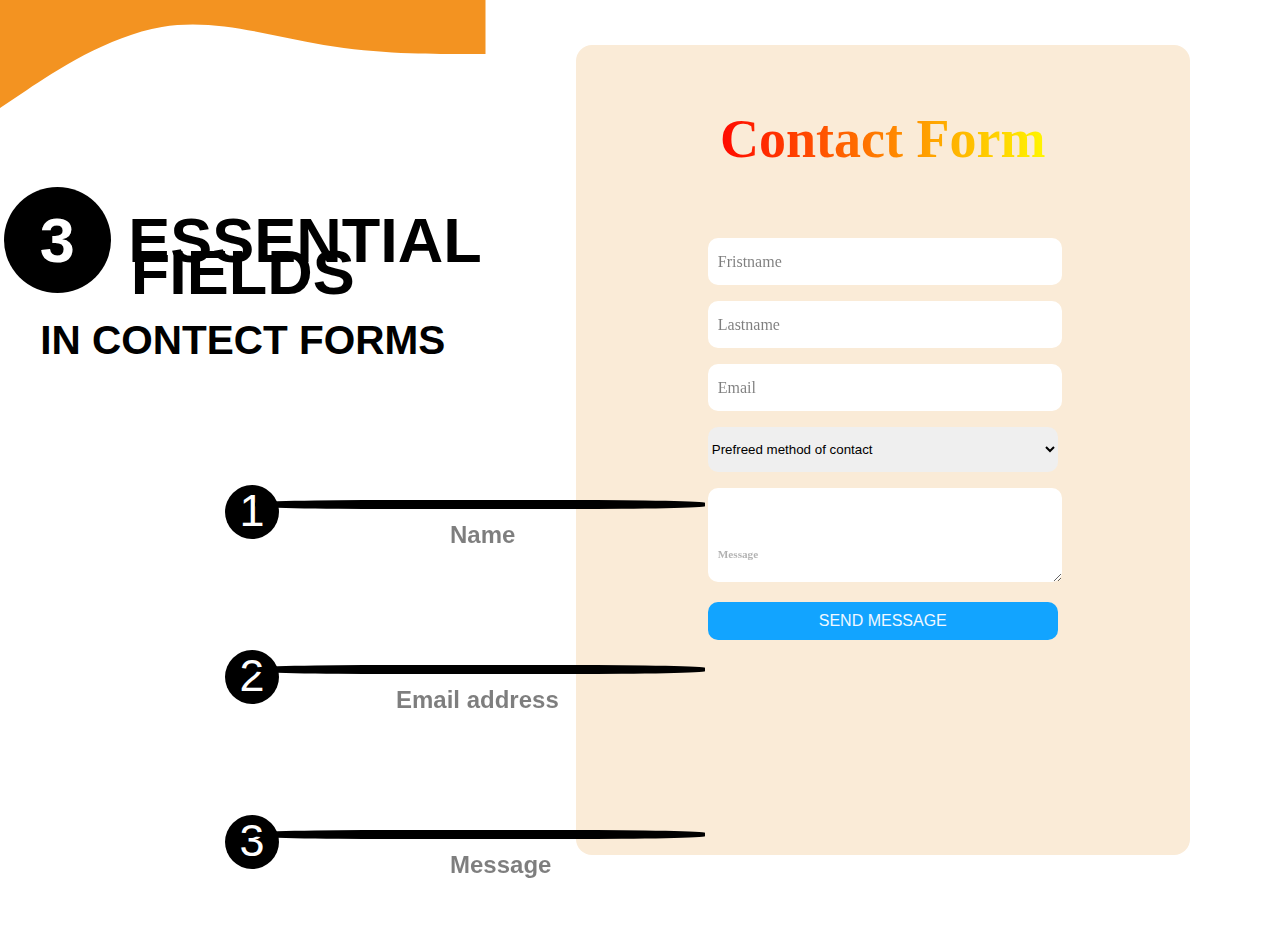
==== commit 15636156: "updated" ====
--- a/index.html
+++ b/index.html
@@ -66,56 +66,59 @@
             </form>
             
                 </div>
-                <!-- <svg class= "wave2"width="100%" height="50%" id="svg" viewBox="0 0 1440 690" xmlns="http://www.w3.org/2000/svg" class="transition duration-300 ease-in-out delay-150"><style>
-                    .path-0{
-                      animation:pathAnim-0 4s;
-                      animation-timing-function: linear;
-                      animation-iteration-count: infinite;
-                    }
-                    @keyframes pathAnim-0{
-                      0%{
-                        d: path("M 0,700 L 0,175 C 92.82296650717703,196.23444976076553 185.64593301435406,217.46889952153109 291,201 C 396.35406698564594,184.53110047846891 514.2392344497607,130.35885167464113 619,115 C 723.7607655502393,99.64114832535886 815.3971291866028,123.09569377990434 908,159 C 1000.6028708133972,194.90430622009566 1094.1722488038276,243.25837320574163 1183,248 C 1271.8277511961724,252.74162679425837 1355.9138755980862,213.87081339712918 1440,175 L 1440,700 L 0,700 Z");
-                      }
-                      25%{
-                        d: path("M 0,700 L 0,175 C 123.4736842105263,136.85645933014354 246.9473684210526,98.71291866028709 341,103 C 435.0526315789474,107.28708133971291 499.68421052631584,154.0047846889952 597,191 C 694.3157894736842,227.9952153110048 824.3157894736842,255.26794258373207 908,260 C 991.6842105263158,264.73205741626793 1029.0526315789473,246.92344497607655 1110,229 C 1190.9473684210527,211.07655502392345 1315.4736842105262,193.03827751196172 1440,175 L 1440,700 L 0,700 Z");
-                      }
-                      50%{
-                        d: path("M 0,700 L 0,175 C 99.99043062200957,156.32057416267943 199.98086124401914,137.64114832535887 302,134 C 404.01913875598086,130.35885167464113 508.06698564593296,141.755980861244 588,158 C 667.933014354067,174.244019138756 723.7511961722487,195.33492822966508 829,195 C 934.2488038277513,194.66507177033492 1088.9282296650717,172.9043062200957 1199,166 C 1309.0717703349283,159.0956937799043 1374.5358851674641,167.04784688995215 1440,175 L 1440,700 L 0,700 Z");
-                      }
-                      75%{
-                        d: path("M 0,700 L 0,175 C 71.24401913875596,139.1818181818182 142.48803827751192,103.36363636363636 240,87 C 337.5119617224881,70.63636363636364 461.2918660287081,73.72727272727272 568,115 C 674.7081339712919,156.27272727272728 764.3444976076555,235.7272727272727 872,253 C 979.6555023923445,270.2727272727273 1105.3301435406697,225.36363636363635 1203,202 C 1300.6698564593303,178.63636363636365 1370.3349282296651,176.8181818181818 1440,175 L 1440,700 L 0,700 Z");
-                      }
-                      100%{
-                        d: path("M 0,700 L 0,175 C 92.82296650717703,196.23444976076553 185.64593301435406,217.46889952153109 291,201 C 396.35406698564594,184.53110047846891 514.2392344497607,130.35885167464113 619,115 C 723.7607655502393,99.64114832535886 815.3971291866028,123.09569377990434 908,159 C 1000.6028708133972,194.90430622009566 1094.1722488038276,243.25837320574163 1183,248 C 1271.8277511961724,252.74162679425837 1355.9138755980862,213.87081339712918 1440,175 L 1440,700 L 0,700 Z");
-                      }
-                    }</style><defs><linearGradient id="gradient" x1="0%" y1="50%" x2="100%" y2="50%"><stop offset="5%" stop-color="#F78DA7"></stop><stop offset="95%" stop-color="#8ED1FC"></stop></linearGradient></defs><path d="M 0,700 L 0,175 C 92.82296650717703,196.23444976076553 185.64593301435406,217.46889952153109 291,201 C 396.35406698564594,184.53110047846891 514.2392344497607,130.35885167464113 619,115 C 723.7607655502393,99.64114832535886 815.3971291866028,123.09569377990434 908,159 C 1000.6028708133972,194.90430622009566 1094.1722488038276,243.25837320574163 1183,248 C 1271.8277511961724,252.74162679425837 1355.9138755980862,213.87081339712918 1440,175 L 1440,700 L 0,700 Z" stroke="none" stroke-width="0" fill="url(#gradient)" fill-opacity="0.53" class="transition-all duration-300 ease-in-out delay-150 path-0"></path><style>
-                    .path-1{
-                      animation:pathAnim-1 4s;
-                      animation-timing-function: linear;
-                      animation-iteration-count: infinite;
-                    }
-                    @keyframes pathAnim-1{
-                      0%{
-                        d: path("M 0,700 L 0,408 C 70.65071770334927,421.4736842105263 141.30143540669854,434.9473684210526 246,449 C 350.69856459330146,463.0526315789474 489.444976076555,477.6842105263158 588,459 C 686.555023923445,440.3157894736842 744.9186602870813,388.3157894736842 826,385 C 907.0813397129187,381.6842105263158 1010.8803827751196,427.05263157894734 1117,439 C 1223.1196172248804,450.94736842105266 1331.55980861244,429.47368421052636 1440,408 L 1440,700 L 0,700 Z");
-                      }
-                      25%{
-                        d: path("M 0,700 L 0,408 C 109.98086124401911,380.88995215311 219.96172248803822,353.7799043062201 309,347 C 398.0382775119618,340.2200956937799 466.13397129186603,353.7703349282297 544,367 C 621.866028708134,380.2296650717703 709.5023923444977,393.1387559808612 813,406 C 916.4976076555023,418.8612440191388 1035.8564593301435,431.67464114832535 1143,432 C 1250.1435406698565,432.32535885167465 1345.0717703349283,420.1626794258373 1440,408 L 1440,700 L 0,700 Z");
-                      }
-                      50%{
-                        d: path("M 0,700 L 0,408 C 102.2870813397129,383.0143540669856 204.5741626794258,358.02870813397124 315,371 C 425.4258373205742,383.97129186602876 543.9904306220095,434.8995215311005 624,440 C 704.0095693779905,445.1004784688995 745.4641148325359,404.37320574162675 829,398 C 912.5358851674641,391.62679425837325 1038.153110047847,419.60765550239233 1147,427 C 1255.846889952153,434.39234449760767 1347.9234449760766,421.1961722488038 1440,408 L 1440,700 L 0,700 Z");
-                      }
-                      75%{
-                        d: path("M 0,700 L 0,408 C 91.98086124401917,358.4593301435407 183.96172248803833,308.91866028708137 276,335 C 368.03827751196167,361.08133971291863 460.1339712918659,462.7846889952153 550,456 C 639.8660287081341,449.2153110047847 727.5023923444977,333.9425837320574 838,325 C 948.4976076555023,316.0574162679426 1081.8564593301435,413.444976076555 1186,445 C 1290.1435406698565,476.555023923445 1365.0717703349283,442.2775119617225 1440,408 L 1440,700 L 0,700 Z");
-                      }
-                      100%{
-                        d: path("M 0,700 L 0,408 C 70.65071770334927,421.4736842105263 141.30143540669854,434.9473684210526 246,449 C 350.69856459330146,463.0526315789474 489.444976076555,477.6842105263158 588,459 C 686.555023923445,440.3157894736842 744.9186602870813,388.3157894736842 826,385 C 907.0813397129187,381.6842105263158 1010.8803827751196,427.05263157894734 1117,439 C 1223.1196172248804,450.94736842105266 1331.55980861244,429.47368421052636 1440,408 L 1440,700 L 0,700 Z");
-                      }
-                    }</style><defs><linearGradient id="gradient" x1="0%" y1="50%" x2="100%" y2="50%"><stop offset="5%" stop-color="#F78DA7"></stop><stop offset="95%" stop-color="#8ED1FC"></stop></linearGradient></defs><path d="M 0,700 L 0,408 C 70.65071770334927,421.4736842105263 141.30143540669854,434.9473684210526 246,449 C 350.69856459330146,463.0526315789474 489.444976076555,477.6842105263158 588,459 C 686.555023923445,440.3157894736842 744.9186602870813,388.3157894736842 826,385 C 907.0813397129187,381.6842105263158 1010.8803827751196,427.05263157894734 1117,439 C 1223.1196172248804,450.94736842105266 1331.55980861244,429.47368421052636 1440,408 L 1440,700 L 0,700 Z" stroke="none" stroke-width="0" fill="url(#gradient)" fill-opacity="1" class="transition-all duration-300 ease-in-out delay-150 path-1"></path></svg>
-             -->
+                
+              </div>
+            </div>
+            <!-- <div class="wave3">
 
-            </div>
-        </div>
+              <svg class= "wave2"width="100%" height="50%" id="svg" viewBox="0 0 1440 690" xmlns="http://www.w3.org/2000/svg" class="transition duration-300 ease-in-out delay-150"><style>
+                .path-0{
+                  animation:pathAnim-0 4s;
+                  animation-timing-function: linear;
+                  animation-iteration-count: infinite;
+                }
+                @keyframes pathAnim-0{
+                  0%{
+                  d: path("M 0,700 L 0,175 C 92.82296650717703,196.23444976076553 185.64593301435406,217.46889952153109 291,201 C 396.35406698564594,184.53110047846891 514.2392344497607,130.35885167464113 619,115 C 723.7607655502393,99.64114832535886 815.3971291866028,123.09569377990434 908,159 C 1000.6028708133972,194.90430622009566 1094.1722488038276,243.25837320574163 1183,248 C 1271.8277511961724,252.74162679425837 1355.9138755980862,213.87081339712918 1440,175 L 1440,700 L 0,700 Z");
+                }
+                25%{
+                  d: path("M 0,700 L 0,175 C 123.4736842105263,136.85645933014354 246.9473684210526,98.71291866028709 341,103 C 435.0526315789474,107.28708133971291 499.68421052631584,154.0047846889952 597,191 C 694.3157894736842,227.9952153110048 824.3157894736842,255.26794258373207 908,260 C 991.6842105263158,264.73205741626793 1029.0526315789473,246.92344497607655 1110,229 C 1190.9473684210527,211.07655502392345 1315.4736842105262,193.03827751196172 1440,175 L 1440,700 L 0,700 Z");
+                }
+                50%{
+                  d: path("M 0,700 L 0,175 C 99.99043062200957,156.32057416267943 199.98086124401914,137.64114832535887 302,134 C 404.01913875598086,130.35885167464113 508.06698564593296,141.755980861244 588,158 C 667.933014354067,174.244019138756 723.7511961722487,195.33492822966508 829,195 C 934.2488038277513,194.66507177033492 1088.9282296650717,172.9043062200957 1199,166 C 1309.0717703349283,159.0956937799043 1374.5358851674641,167.04784688995215 1440,175 L 1440,700 L 0,700 Z");
+                }
+                75%{
+                  d: path("M 0,700 L 0,175 C 71.24401913875596,139.1818181818182 142.48803827751192,103.36363636363636 240,87 C 337.5119617224881,70.63636363636364 461.2918660287081,73.72727272727272 568,115 C 674.7081339712919,156.27272727272728 764.3444976076555,235.7272727272727 872,253 C 979.6555023923445,270.2727272727273 1105.3301435406697,225.36363636363635 1203,202 C 1300.6698564593303,178.63636363636365 1370.3349282296651,176.8181818181818 1440,175 L 1440,700 L 0,700 Z");
+                }
+                100%{
+                  d: path("M 0,700 L 0,175 C 92.82296650717703,196.23444976076553 185.64593301435406,217.46889952153109 291,201 C 396.35406698564594,184.53110047846891 514.2392344497607,130.35885167464113 619,115 C 723.7607655502393,99.64114832535886 815.3971291866028,123.09569377990434 908,159 C 1000.6028708133972,194.90430622009566 1094.1722488038276,243.25837320574163 1183,248 C 1271.8277511961724,252.74162679425837 1355.9138755980862,213.87081339712918 1440,175 L 1440,700 L 0,700 Z");
+                }
+              }</style><defs><linearGradient id="gradient" x1="0%" y1="50%" x2="100%" y2="50%"><stop offset="5%" stop-color="#F78DA7"></stop><stop offset="95%" stop-color="#8ED1FC"></stop></linearGradient></defs><path d="M 0,700 L 0,175 C 92.82296650717703,196.23444976076553 185.64593301435406,217.46889952153109 291,201 C 396.35406698564594,184.53110047846891 514.2392344497607,130.35885167464113 619,115 C 723.7607655502393,99.64114832535886 815.3971291866028,123.09569377990434 908,159 C 1000.6028708133972,194.90430622009566 1094.1722488038276,243.25837320574163 1183,248 C 1271.8277511961724,252.74162679425837 1355.9138755980862,213.87081339712918 1440,175 L 1440,700 L 0,700 Z" stroke="none" stroke-width="0" fill="url(#gradient)" fill-opacity="0.53" class="transition-all duration-300 ease-in-out delay-150 path-0"></path><style>
+                .path-1{
+                  animation:pathAnim-1 4s;
+                  animation-timing-function: linear;
+                  animation-iteration-count: infinite;
+                }
+                @keyframes pathAnim-1{
+                  0%{
+                    d: path("M 0,700 L 0,408 C 70.65071770334927,421.4736842105263 141.30143540669854,434.9473684210526 246,449 C 350.69856459330146,463.0526315789474 489.444976076555,477.6842105263158 588,459 C 686.555023923445,440.3157894736842 744.9186602870813,388.3157894736842 826,385 C 907.0813397129187,381.6842105263158 1010.8803827751196,427.05263157894734 1117,439 C 1223.1196172248804,450.94736842105266 1331.55980861244,429.47368421052636 1440,408 L 1440,700 L 0,700 Z");
+                  }
+                  25%{
+                    d: path("M 0,700 L 0,408 C 109.98086124401911,380.88995215311 219.96172248803822,353.7799043062201 309,347 C 398.0382775119618,340.2200956937799 466.13397129186603,353.7703349282297 544,367 C 621.866028708134,380.2296650717703 709.5023923444977,393.1387559808612 813,406 C 916.4976076555023,418.8612440191388 1035.8564593301435,431.67464114832535 1143,432 C 1250.1435406698565,432.32535885167465 1345.0717703349283,420.1626794258373 1440,408 L 1440,700 L 0,700 Z");
+                  }
+                  50%{
+                    d: path("M 0,700 L 0,408 C 102.2870813397129,383.0143540669856 204.5741626794258,358.02870813397124 315,371 C 425.4258373205742,383.97129186602876 543.9904306220095,434.8995215311005 624,440 C 704.0095693779905,445.1004784688995 745.4641148325359,404.37320574162675 829,398 C 912.5358851674641,391.62679425837325 1038.153110047847,419.60765550239233 1147,427 C 1255.846889952153,434.39234449760767 1347.9234449760766,421.1961722488038 1440,408 L 1440,700 L 0,700 Z");
+                  }
+                  75%{
+                    d: path("M 0,700 L 0,408 C 91.98086124401917,358.4593301435407 183.96172248803833,308.91866028708137 276,335 C 368.03827751196167,361.08133971291863 460.1339712918659,462.7846889952153 550,456 C 639.8660287081341,449.2153110047847 727.5023923444977,333.9425837320574 838,325 C 948.4976076555023,316.0574162679426 1081.8564593301435,413.444976076555 1186,445 C 1290.1435406698565,476.555023923445 1365.0717703349283,442.2775119617225 1440,408 L 1440,700 L 0,700 Z");
+                  }
+                  100%{
+                    d: path("M 0,700 L 0,408 C 70.65071770334927,421.4736842105263 141.30143540669854,434.9473684210526 246,449 C 350.69856459330146,463.0526315789474 489.444976076555,477.6842105263158 588,459 C 686.555023923445,440.3157894736842 744.9186602870813,388.3157894736842 826,385 C 907.0813397129187,381.6842105263158 1010.8803827751196,427.05263157894734 1117,439 C 1223.1196172248804,450.94736842105266 1331.55980861244,429.47368421052636 1440,408 L 1440,700 L 0,700 Z");
+                  }
+                }</style><defs><linearGradient id="gradient" x1="0%" y1="50%" x2="100%" y2="50%"><stop offset="5%" stop-color="#F78DA7"></stop><stop offset="95%" stop-color="#8ED1FC"></stop></linearGradient></defs><path d="M 0,700 L 0,408 C 70.65071770334927,421.4736842105263 141.30143540669854,434.9473684210526 246,449 C 350.69856459330146,463.0526315789474 489.444976076555,477.6842105263158 588,459 C 686.555023923445,440.3157894736842 744.9186602870813,388.3157894736842 826,385 C 907.0813397129187,381.6842105263158 1010.8803827751196,427.05263157894734 1117,439 C 1223.1196172248804,450.94736842105266 1331.55980861244,429.47368421052636 1440,408 L 1440,700 L 0,700 Z" stroke="none" stroke-width="0" fill="url(#gradient)" fill-opacity="1" class="transition-all duration-300 ease-in-out delay-150 path-1"></path></svg>
+         
+              </div> -->
     </div>
-
-</body>
+    
+  </body>
 </html>--- a/style.css
+++ b/style.css
@@ -73,7 +73,7 @@
     padding-left: 5vh;
 }
 .container h2{
-    text-align: ;
+    text-align:center ;
     /* align-items: left; */
     padding-left: 25vh;
     padding-top: 4vh;
@@ -102,7 +102,7 @@
     display: flex;
     flex-direction: column;
     height: 100vh;
-    width: 1000vh;
+    width: 100vh;
     margin: 10vh;
     margin-top: 5vh;
     border-radius: 1rem;
@@ -113,7 +113,7 @@
 }
 .title{
     font-size:6vh;
-    background-image: -webkit-linear-gradient(90deg,red,yellow);
+    background-image: -webkit-linear-gradient(left,red,yellow);
     background-clip: text;
     color: transparent;
     position: relative;
@@ -190,4 +190,15 @@
 .sendmessage:hover{
     background-color:rgb(18, 133, 205) ;
     transition: 0.3s;
-}+}
+/* .wave2{
+    display: inline-flex;
+    position: relative;
+    margin-top: 0;
+    padding-top: 0;
+    bottom: 0;
+}
+.wave3{
+    display: block;
+    z-index: -1;
+} */